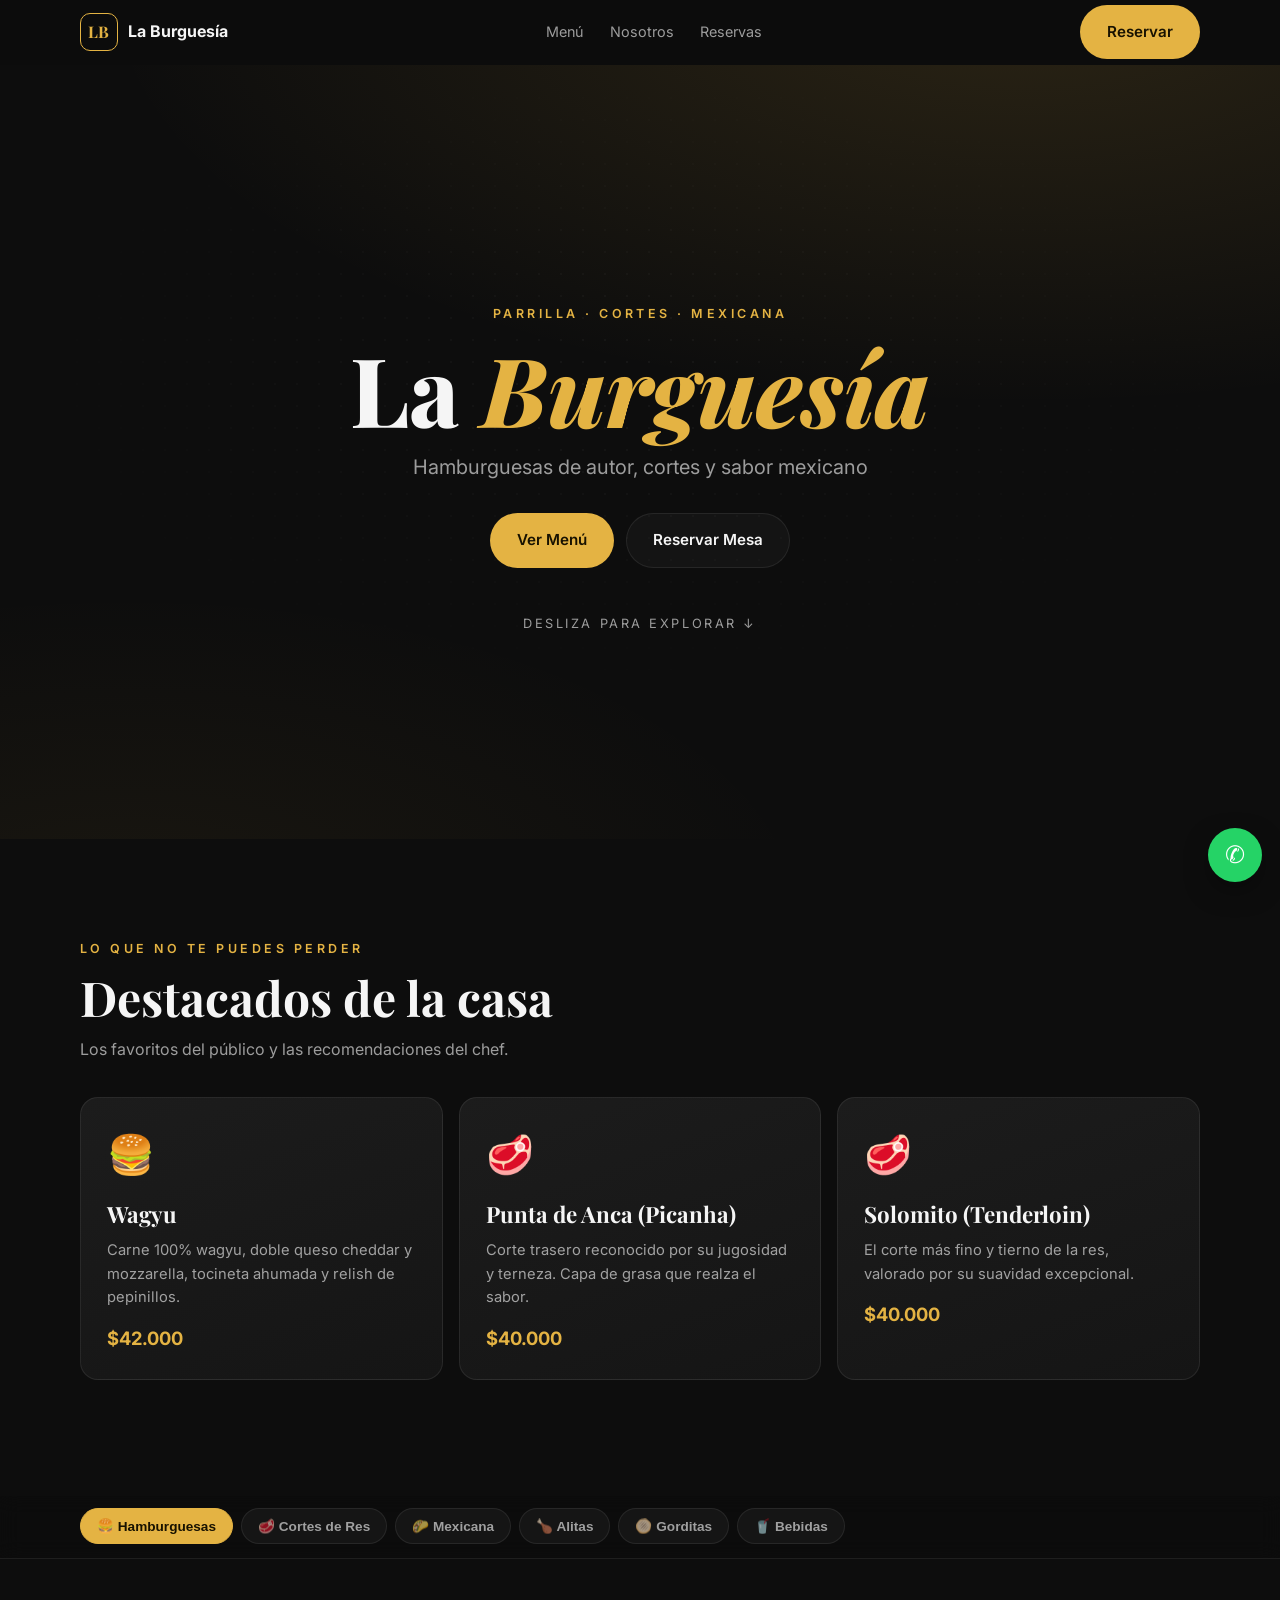
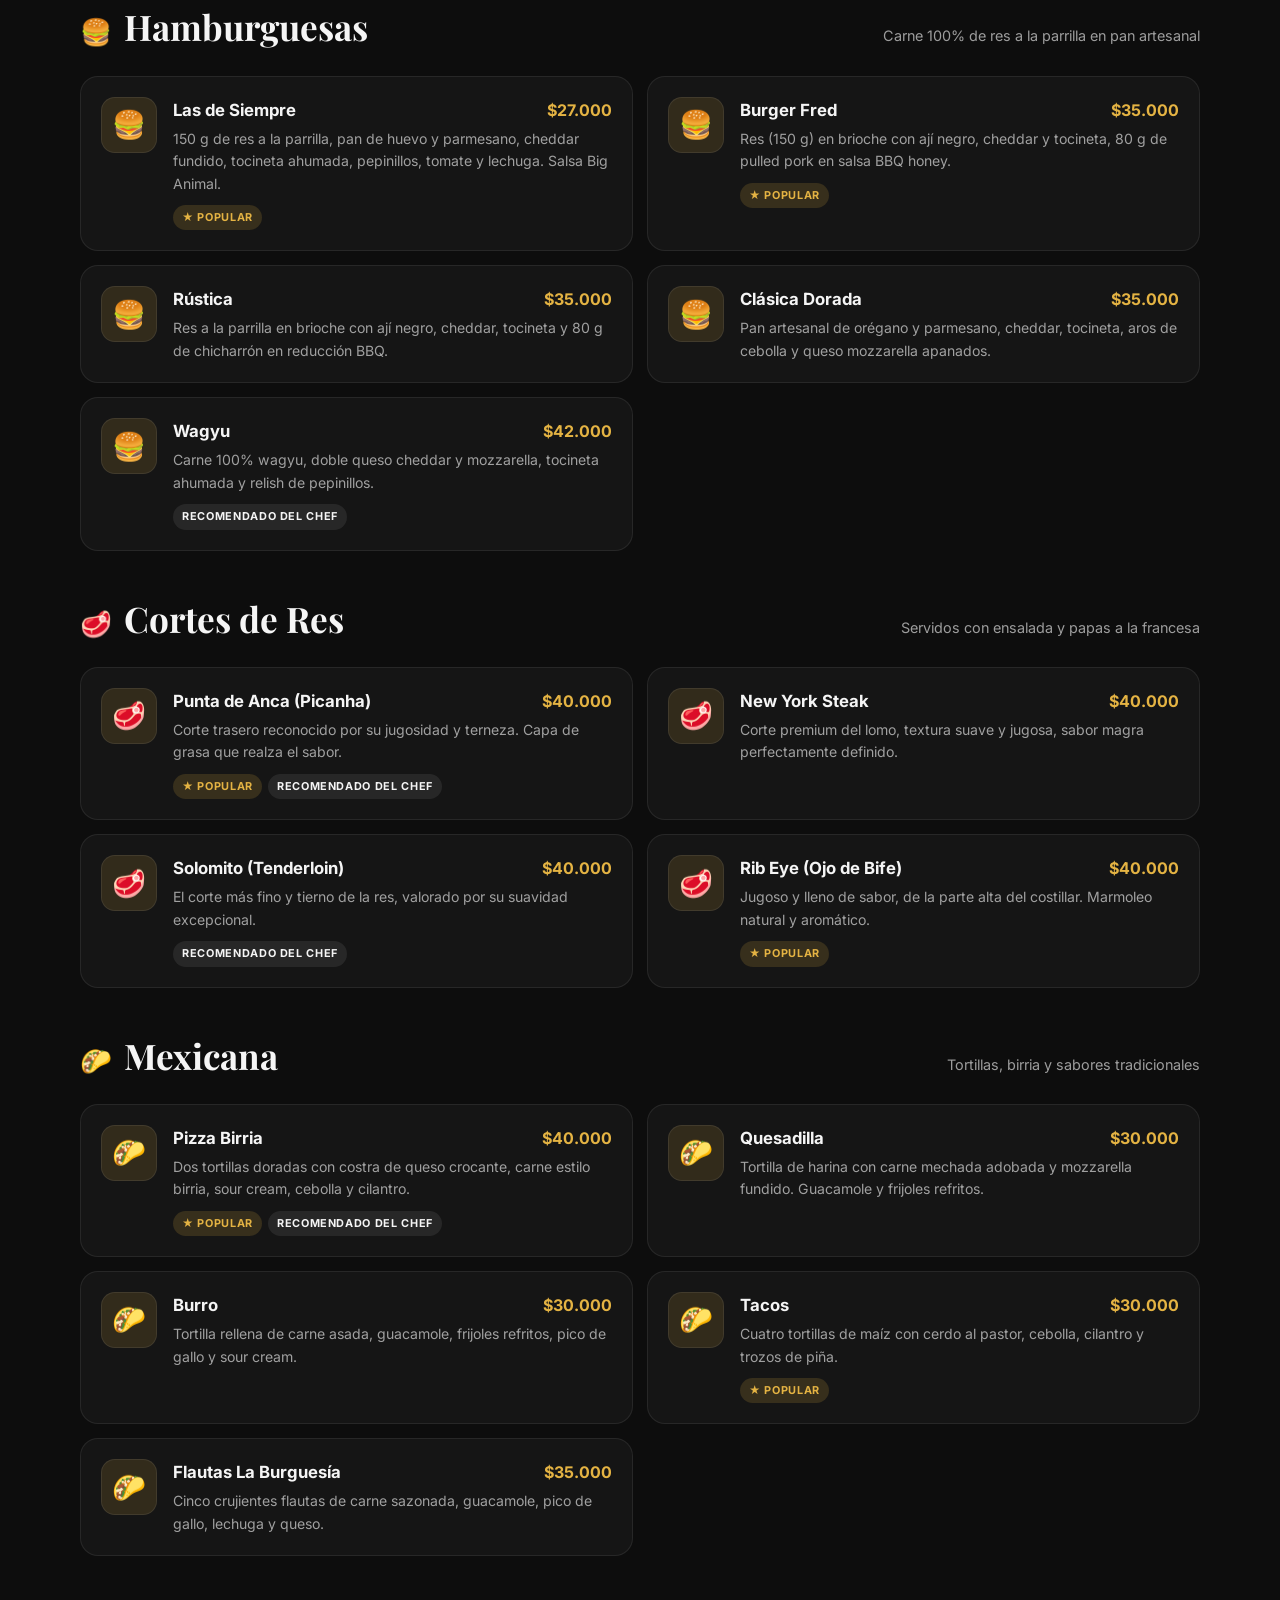
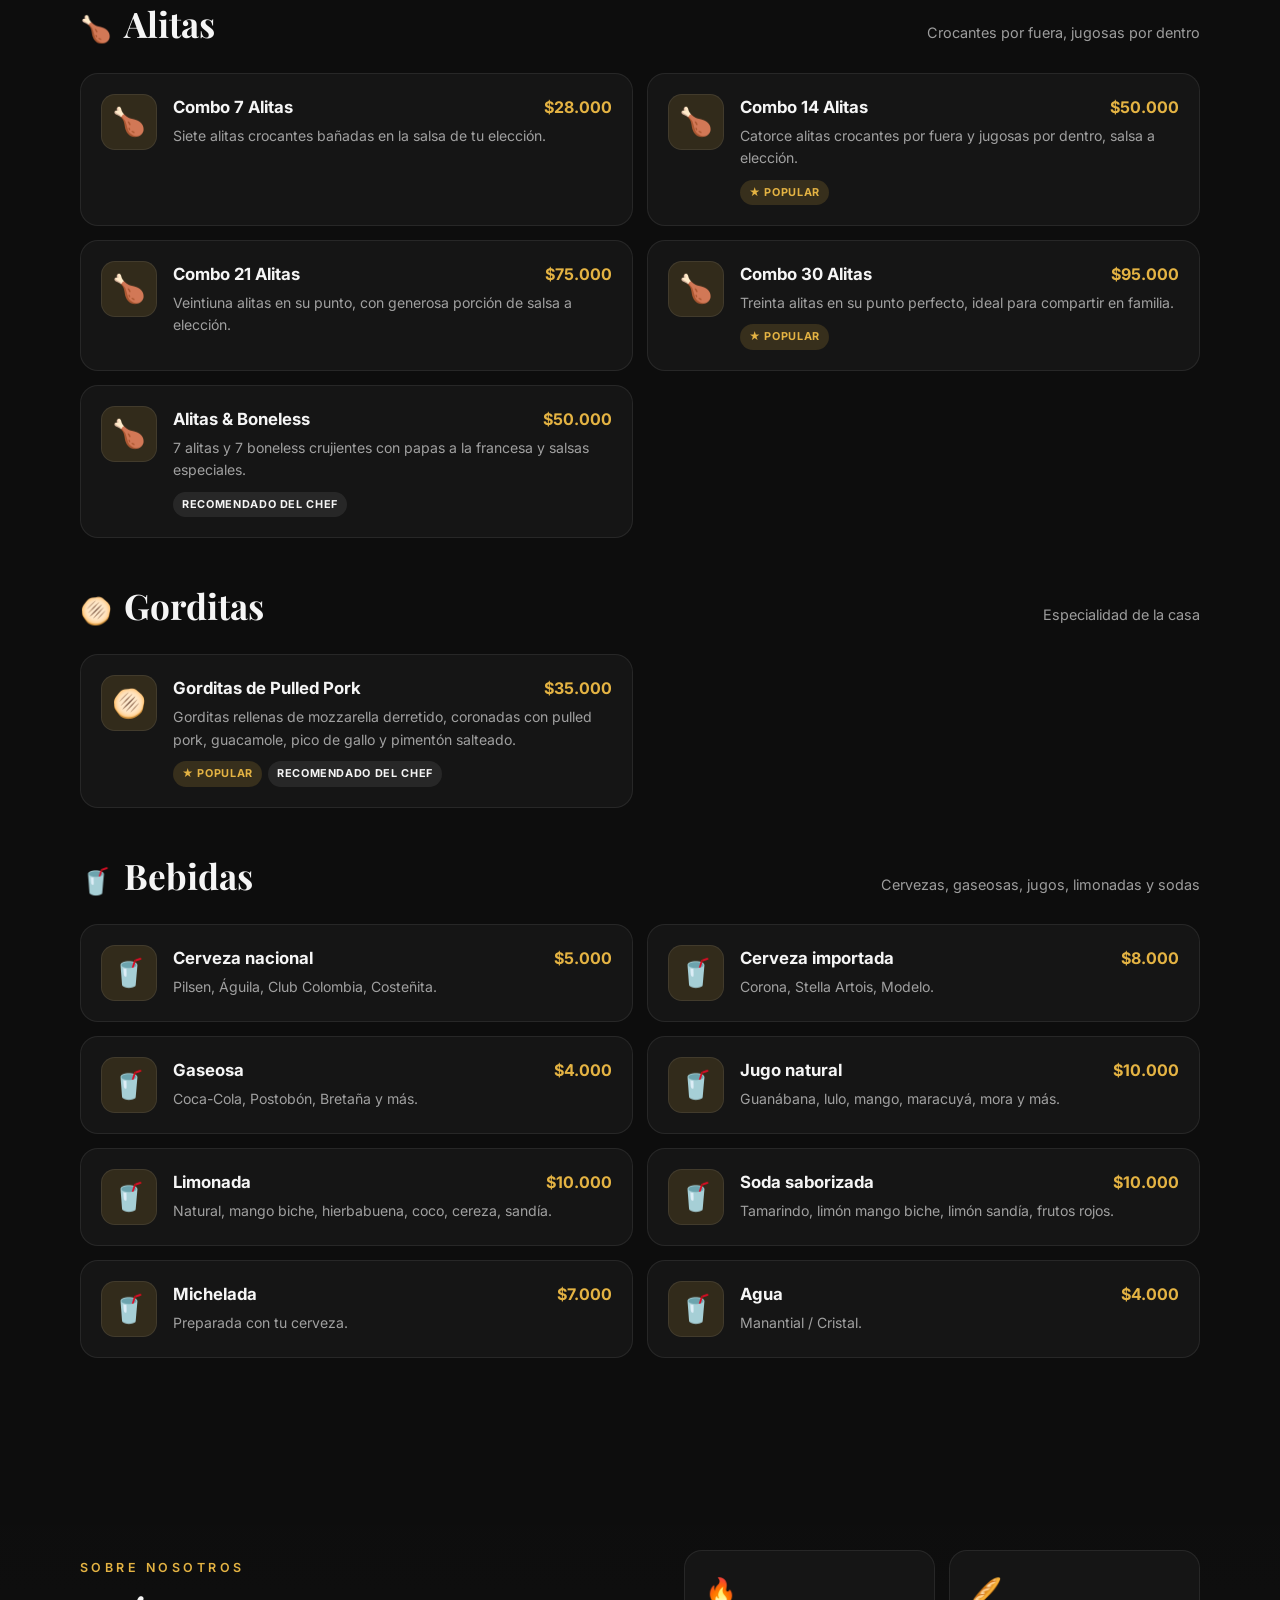
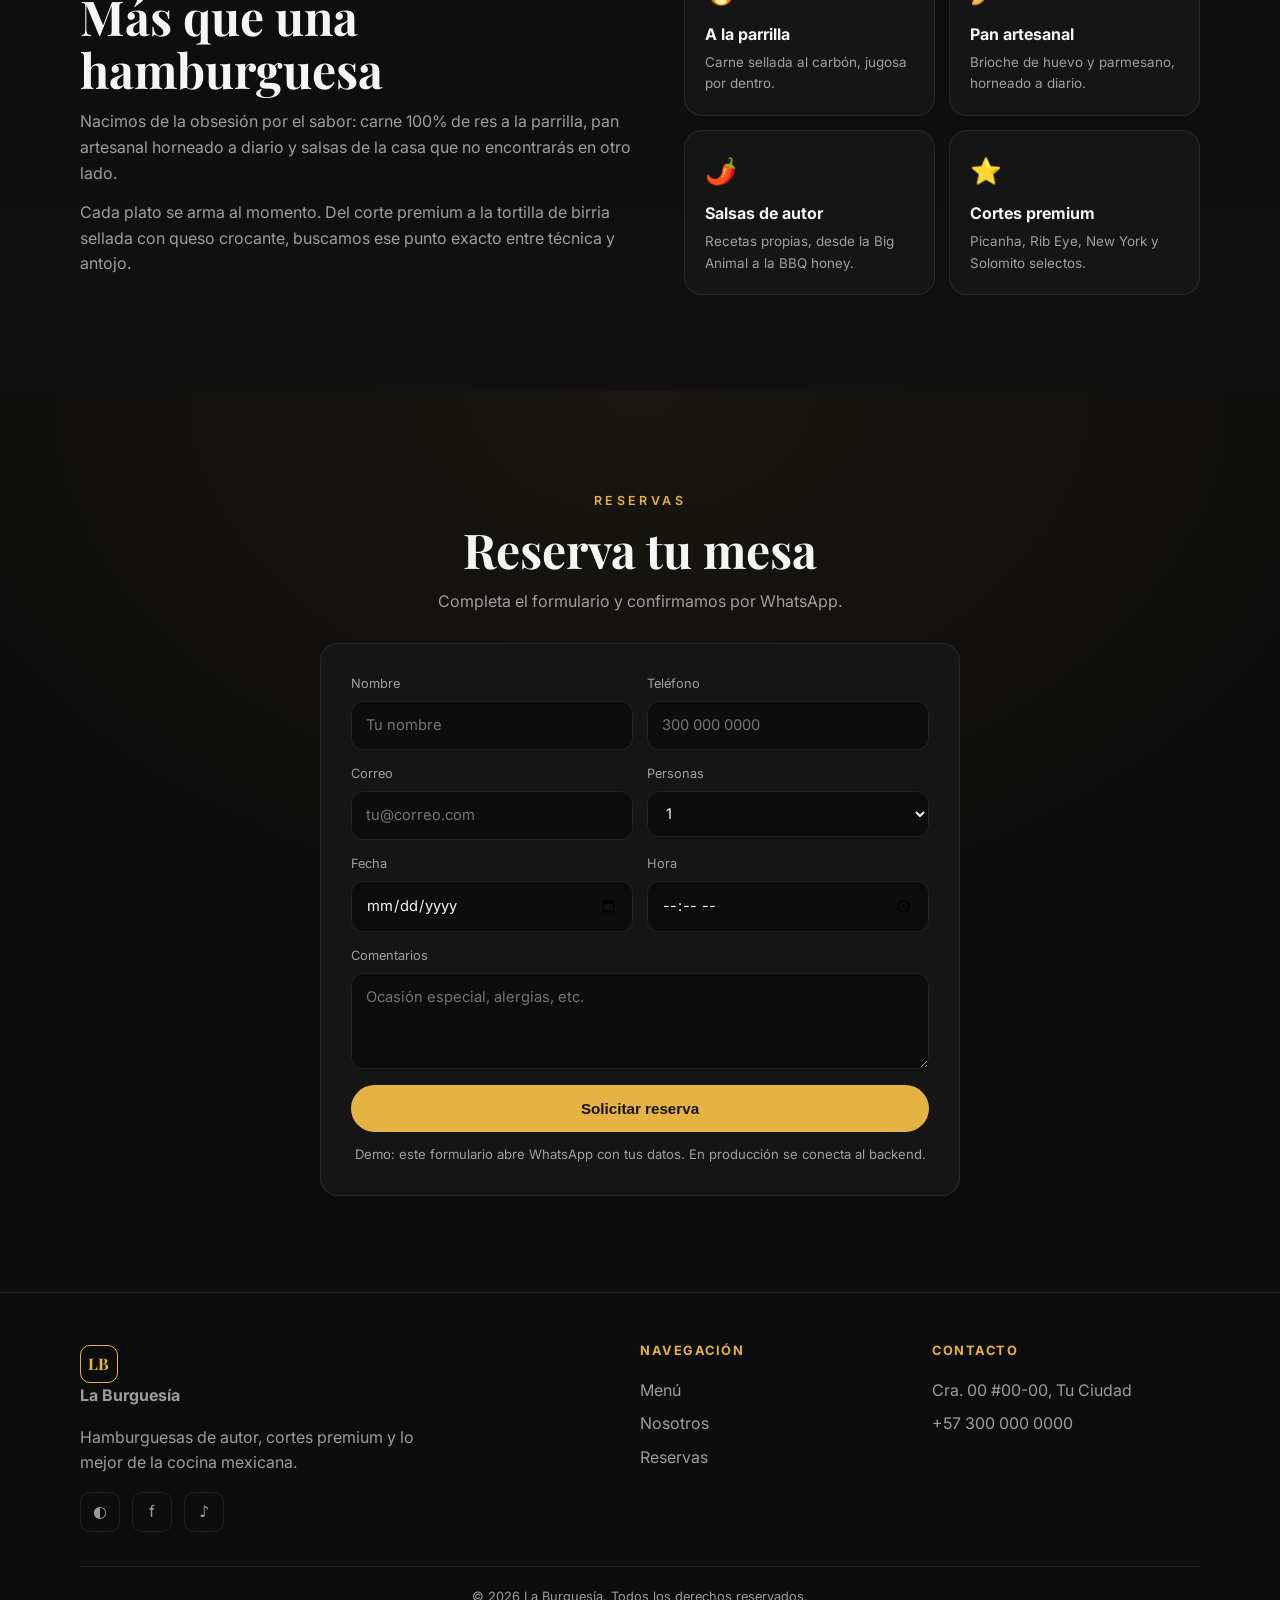
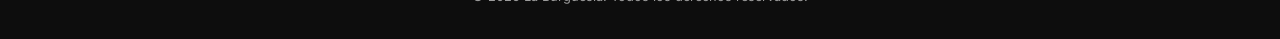
==== site/index.html @ cae407f1 "Simplificar a menú estático (sin Supabase) - Menú 100% basado en restaurant.js (editar archivo y red" ====
<!DOCTYPE html>
<html lang="es">
<head>
  <meta charset="UTF-8" />
  <meta name="viewport" content="width=device-width, initial-scale=1, viewport-fit=cover" />
  <meta name="theme-color" content="#0d0d0d" />
  <title>La Burguesía — Menú</title>
  <meta name="description" content="Menú digital de La Burguesía: hamburguesas de autor, cortes premium de res, sabor mexicano, alitas y bebidas." />

  <!-- Open Graph -->
  <meta property="og:type" content="restaurant.menu" />
  <meta property="og:title" content="La Burguesía — Menú" />
  <meta property="og:description" content="Hamburguesas de autor, cortes y sabor mexicano." />
  <meta property="og:locale" content="es_CO" />

  <!-- Structured data -->
  <script type="application/ld+json">
  { "@context": "https://schema.org", "@type": "Restaurant", "name": "La Burguesía",
    "servesCuisine": ["Hamburguesas", "Parrilla", "Mexicana"], "priceRange": "$$",
    "acceptsReservations": "True" }
  </script>

  <link rel="preconnect" href="https://fonts.googleapis.com" />
  <link rel="preconnect" href="https://fonts.gstatic.com" crossorigin />
  <link href="https://fonts.googleapis.com/css2?family=Inter:wght@400;500;600;700;800&family=Playfair+Display:ital,wght@0,600;0,700;0,800;1,700&display=swap" rel="stylesheet" />
  <link rel="stylesheet" href="css/styles.css" />
</head>
<body>

  <!-- NAV -->
  <header class="nav">
    <div class="container nav-inner">
      <a class="brand-logo" href="#top">
        <span class="monogram" data-monogram>LB</span>
        <span data-brand-name>La Burguesía</span>
      </a>
      <nav class="nav-links">
        <a href="#menu">Menú</a>
        <a href="#about">Nosotros</a>
        <a href="#reservar">Reservas</a>
      </nav>
      <a class="btn btn-primary nav-cta" href="#reservar">Reservar</a>
    </div>
  </header>

  <!-- HERO -->
  <section class="hero" id="top">
    <div class="container hero-content">
      <span class="eyebrow">Parrilla · Cortes · Mexicana</span>
      <h1 data-hero-title>La Burguesía</h1>
      <p data-hero-slogan>Hamburguesas de autor, cortes y sabor mexicano</p>
      <div class="hero-actions">
        <a class="btn btn-primary" href="#menu">Ver Menú</a>
        <a class="btn btn-ghost" href="#reservar">Reservar Mesa</a>
      </div>
      <div class="hero-scroll">Desliza para explorar ↓</div>
    </div>
  </section>

  <!-- DESTACADOS -->
  <section class="container" id="destacados">
    <span class="eyebrow">Lo que no te puedes perder</span>
    <h2 class="section-title">Destacados de la casa</h2>
    <p class="section-sub">Los favoritos del público y las recomendaciones del chef.</p>
    <div class="featured-grid" data-featured></div>
  </section>

  <!-- MENÚ -->
  <section id="menu" style="padding-top: 20px;">
    <div class="cat-bar">
      <div class="container cat-bar-scroll" data-cat-bar></div>
    </div>
    <div class="container" data-menu></div>
  </section>

  <!-- SOBRE NOSOTROS -->
  <section class="about" id="about">
    <div class="container about-grid">
      <div>
        <span class="eyebrow">Sobre nosotros</span>
        <h2 class="section-title" data-about-title>Más que una hamburguesa</h2>
        <div data-about-body></div>
      </div>
      <div class="diffs" data-diffs></div>
    </div>
  </section>

  <!-- RESERVAS -->
  <section class="reservar" id="reservar">
    <div class="container">
      <div style="text-align:center; margin-bottom:28px">
        <span class="eyebrow">Reservas</span>
        <h2 class="section-title">Reserva tu mesa</h2>
        <p class="section-sub" style="margin-inline:auto">Completa el formulario y confirmamos por WhatsApp.</p>
      </div>
      <form class="form-card" data-reserva>
        <div class="form-grid">
          <div class="field"><label>Nombre</label><input name="nombre" required placeholder="Tu nombre" /></div>
          <div class="field"><label>Teléfono</label><input name="telefono" required placeholder="300 000 0000" /></div>
          <div class="field"><label>Correo</label><input name="correo" type="email" placeholder="tu@correo.com" /></div>
          <div class="field"><label>Personas</label>
            <select name="personas"><option>1</option><option>2</option><option>3</option><option>4</option><option>5</option><option>6+</option></select>
          </div>
          <div class="field"><label>Fecha</label><input name="fecha" type="date" required /></div>
          <div class="field"><label>Hora</label><input name="hora" type="time" required /></div>
          <div class="field full"><label>Comentarios</label><textarea name="comentarios" rows="3" placeholder="Ocasión especial, alergias, etc."></textarea></div>
        </div>
        <div class="field full" style="margin-top:16px"><button class="btn btn-primary" type="submit" style="width:100%; justify-content:center">Solicitar reserva</button></div>
        <div class="form-ok" data-form-ok>✓ ¡Listo! Abrimos WhatsApp para confirmar tu reserva.</div>
        <p class="form-note">Demo: este formulario abre WhatsApp con tus datos. En producción se conecta al backend.</p>
      </form>
    </div>
  </section>

  <!-- FOOTER -->
  <footer>
    <div class="container foot-grid">
      <div>
        <a class="brand-logo" href="#top"><span class="monogram" data-monogram>LB</span><span data-brand-name>La Burguesía</span></a>
        <p style="color:var(--muted); margin-top:12px; max-width:34ch">Hamburguesas de autor, cortes premium y lo mejor de la cocina mexicana.</p>
        <div class="socials" style="margin-top:16px">
          <a data-ig href="#" aria-label="Instagram">◐</a>
          <a data-fb href="#" aria-label="Facebook">f</a>
          <a data-tk href="#" aria-label="TikTok">♪</a>
        </div>
      </div>
      <div>
        <h5>Navegación</h5>
        <a href="#menu">Menú</a><a href="#about">Nosotros</a><a href="#reservar">Reservas</a>
      </div>
      <div>
        <h5>Contacto</h5>
        <a data-foot-address>Dirección</a>
        <a data-foot-phone data-wa-link>Teléfono</a>
      </div>
    </div>
    <div class="container copyright">© <span data-year>2026</span> <span data-brand-name>La Burguesía</span>. Todos los derechos reservados.</div>
  </footer>

  <a class="wa-float" data-wa href="#" aria-label="WhatsApp" target="_blank">✆</a>

  <script src="data/restaurant.js"></script>
  <script src="js/app.js"></script>
</body>
</html>
---- site/css/styles.css ----
/* =============================================================================
 *  La Burguesía — estilos del menú digital premium
 *  Mobile-first. Variables de marca inyectadas desde la config (ver app.js).
 * ========================================================================== */

:root {
  --acento: #e4b343;
  --fondo: #0d0d0d;
  --texto: #f5f5f5;

  --panel: #151515;
  --panel-2: #1c1c1c;
  --linea: rgba(255, 255, 255, 0.08);
  --muted: rgba(245, 245, 245, 0.62);
  --acento-soft: rgba(228, 179, 67, 0.14);
  --sombra: 0 18px 40px -18px rgba(0, 0, 0, 0.8);
  --radio: 18px;
  --max: 1120px;
  --font: "Inter", system-ui, -apple-system, "Segoe UI", Roboto, sans-serif;
  --serif: "Playfair Display", Georgia, "Times New Roman", serif;
}

* { box-sizing: border-box; margin: 0; padding: 0; }

html { scroll-behavior: smooth; }

body {
  font-family: var(--font);
  background: var(--fondo);
  color: var(--texto);
  line-height: 1.6;
  -webkit-font-smoothing: antialiased;
  overflow-x: hidden;
}

img { max-width: 100%; display: block; }
a { color: inherit; text-decoration: none; }

.container { width: min(100% - 40px, var(--max)); margin-inline: auto; }

section { padding: 72px 0; }

.eyebrow {
  font-size: 0.78rem;
  letter-spacing: 0.28em;
  text-transform: uppercase;
  color: var(--acento);
  font-weight: 600;
}

.section-title {
  font-family: var(--serif);
  font-size: clamp(1.9rem, 5vw, 3rem);
  line-height: 1.1;
  margin: 10px 0 14px;
  font-weight: 700;
}

.section-sub { color: var(--muted); max-width: 52ch; }

/* --- Reveal on scroll ----------------------------------------------------- */
.reveal { opacity: 0; transform: translateY(28px); transition: opacity .7s ease, transform .7s ease; }
.reveal.in { opacity: 1; transform: none; }
@media (prefers-reduced-motion: reduce) {
  .reveal { opacity: 1; transform: none; transition: none; }
  html { scroll-behavior: auto; }
}

/* --- Botones -------------------------------------------------------------- */
.btn {
  display: inline-flex; align-items: center; gap: 8px;
  padding: 14px 26px; border-radius: 999px; font-weight: 600;
  font-size: 0.95rem; cursor: pointer; border: 1px solid transparent;
  transition: transform .2s ease, box-shadow .2s ease, background .2s ease;
}
.btn:active { transform: scale(.97); }
.btn-primary { background: var(--acento); color: #181200; }
.btn-primary:hover { box-shadow: 0 10px 30px -8px var(--acento); transform: translateY(-2px); }
.btn-ghost { border-color: var(--linea); color: var(--texto); background: rgba(255,255,255,.03); }
.btn-ghost:hover { border-color: var(--acento); color: var(--acento); }

/* --- Header / nav --------------------------------------------------------- */
.nav {
  position: sticky; top: 0; z-index: 50;
  backdrop-filter: blur(12px);
  background: rgba(13, 13, 13, 0.72);
  border-bottom: 1px solid transparent;
  transition: border-color .3s ease, background .3s ease;
}
.nav.scrolled { border-bottom-color: var(--linea); background: rgba(13,13,13,.9); }
.nav-inner { display: flex; align-items: center; justify-content: space-between; height: 64px; }
.brand-logo { display: flex; align-items: center; gap: 10px; font-weight: 700; }
.monogram {
  width: 38px; height: 38px; display: grid; place-items: center;
  border: 1.5px solid var(--acento); color: var(--acento);
  border-radius: 10px; font-family: var(--serif); font-size: 1rem; letter-spacing: .02em;
}
.nav-links { display: none; gap: 26px; font-size: 0.9rem; }
.nav-links a { color: var(--muted); transition: color .2s; }
.nav-links a:hover { color: var(--texto); }
.nav-cta { display: none; }

/* --- Hero ----------------------------------------------------------------- */
.hero {
  position: relative; min-height: 86vh; display: grid; align-items: center;
  padding: 90px 0 60px;
  background:
    radial-gradient(120% 90% at 80% -10%, var(--acento-soft), transparent 60%),
    radial-gradient(90% 70% at 10% 110%, rgba(228,179,67,.06), transparent 60%),
    var(--fondo);
  text-align: center; overflow: hidden;
}
.hero::after {
  content: ""; position: absolute; inset: 0; pointer-events: none;
  background-image: radial-gradient(rgba(255,255,255,.04) 1px, transparent 1px);
  background-size: 22px 22px; mask-image: radial-gradient(70% 60% at 50% 40%, #000, transparent 75%);
}
.hero-content { position: relative; z-index: 2; }
.hero h1 {
  font-family: var(--serif); font-weight: 800;
  font-size: clamp(2.8rem, 11vw, 6rem); line-height: .98; margin: 16px 0;
}
.hero h1 .gold { color: var(--acento); font-style: italic; }
.hero p { color: var(--muted); font-size: clamp(1rem, 3.6vw, 1.25rem); max-width: 40ch; margin: 0 auto 30px; }
.hero-actions { display: flex; gap: 12px; justify-content: center; flex-wrap: wrap; }
.hero-scroll { margin-top: 46px; color: var(--muted); font-size: .8rem; letter-spacing: .2em; text-transform: uppercase; }

/* --- Destacados ----------------------------------------------------------- */
.featured-grid { display: grid; gap: 16px; grid-template-columns: 1fr; margin-top: 34px; }
.featured-card {
  position: relative; padding: 26px; border-radius: var(--radio);
  background: linear-gradient(160deg, var(--panel-2), var(--panel));
  border: 1px solid var(--linea); overflow: hidden;
  transition: transform .3s ease, border-color .3s ease;
}
.featured-card:hover { transform: translateY(-4px); border-color: rgba(228,179,67,.4); }
.featured-card .big-emoji { font-size: 2.4rem; }
.featured-card h3 { font-family: var(--serif); font-size: 1.4rem; margin: 12px 0 6px; }
.featured-card p { color: var(--muted); font-size: .92rem; }
.featured-card .price { color: var(--acento); font-weight: 700; font-size: 1.15rem; margin-top: 14px; }

/* --- Menú: barra de categorías sticky ------------------------------------- */
.cat-bar {
  position: sticky; top: 64px; z-index: 40; padding: 12px 0;
  background: rgba(13,13,13,.92); backdrop-filter: blur(10px);
  border-bottom: 1px solid var(--linea);
}
.cat-bar-scroll { display: flex; gap: 8px; overflow-x: auto; scrollbar-width: none; padding-bottom: 2px; }
.cat-bar-scroll::-webkit-scrollbar { display: none; }
.cat-chip {
  flex: 0 0 auto; padding: 9px 16px; border-radius: 999px; font-size: .85rem; font-weight: 600;
  border: 1px solid var(--linea); color: var(--muted); background: var(--panel);
  cursor: pointer; white-space: nowrap; transition: all .2s ease;
}
.cat-chip:hover { color: var(--texto); }
.cat-chip.active { background: var(--acento); color: #181200; border-color: var(--acento); }

/* --- Menú: categorías y tarjetas ------------------------------------------ */
.cat-block { padding-top: 40px; scroll-margin-top: 130px; }
.cat-head { display: flex; align-items: baseline; gap: 12px; margin-bottom: 20px; }
.cat-head h2 { font-family: var(--serif); font-size: clamp(1.6rem, 5vw, 2.2rem); }
.cat-head .cat-icon { font-size: 1.6rem; }
.cat-head .cat-desc { color: var(--muted); font-size: .9rem; margin-left: auto; display: none; }

.menu-grid { display: grid; gap: 14px; grid-template-columns: 1fr; }
.dish {
  display: flex; gap: 16px; align-items: flex-start; padding: 20px;
  border: 1px solid var(--linea); border-radius: var(--radio);
  background: var(--panel); transition: transform .25s ease, border-color .25s ease, box-shadow .25s ease;
}
.dish:hover { transform: translateY(-3px); border-color: rgba(228,179,67,.35); box-shadow: var(--sombra); }
.dish-emoji {
  flex: 0 0 56px; width: 56px; height: 56px; border-radius: 14px; display: grid; place-items: center;
  font-size: 1.7rem; background: var(--acento-soft); border: 1px solid var(--linea);
}
.dish-body { flex: 1; min-width: 0; }
.dish-top { display: flex; justify-content: space-between; gap: 12px; align-items: baseline; }
.dish-name { font-weight: 700; font-size: 1.05rem; }
.dish-price { color: var(--acento); font-weight: 700; white-space: nowrap; }
.dish-desc { color: var(--muted); font-size: .88rem; margin-top: 4px; }
.tags { display: flex; gap: 6px; margin-top: 10px; flex-wrap: wrap; }
.tag {
  font-size: .68rem; letter-spacing: .06em; text-transform: uppercase; font-weight: 700;
  padding: 4px 9px; border-radius: 999px;
}
.tag.popular { background: rgba(228,179,67,.16); color: var(--acento); }
.tag.chef { background: rgba(255,255,255,.08); color: var(--texto); }

/* --- Sobre nosotros ------------------------------------------------------- */
.about { background: linear-gradient(180deg, transparent, rgba(255,255,255,.015)); }
.about-grid { display: grid; gap: 36px; grid-template-columns: 1fr; align-items: center; }
.about p { color: var(--muted); margin-bottom: 14px; }
.diffs { display: grid; gap: 14px; grid-template-columns: 1fr 1fr; }
.diff { padding: 20px; border: 1px solid var(--linea); border-radius: var(--radio); background: var(--panel); }
.diff .ico { font-size: 1.6rem; }
.diff h4 { margin: 10px 0 4px; font-size: 1rem; }
.diff p { font-size: .84rem; margin: 0; }

/* --- Galería -------------------------------------------------------------- */
.gallery { columns: 2; column-gap: 14px; }
.gallery .tile {
  break-inside: avoid; margin-bottom: 14px; border-radius: var(--radio); overflow: hidden;
  border: 1px solid var(--linea); display: grid; place-items: center; color: var(--muted);
  background: linear-gradient(160deg, var(--panel-2), var(--panel)); font-size: 3rem;
  transition: transform .3s ease;
}
.gallery .tile:hover { transform: scale(1.02); }
.gallery .t1 { height: 200px; } .gallery .t2 { height: 150px; }
.gallery .t3 { height: 170px; } .gallery .t4 { height: 220px; }

/* --- Testimonios ---------------------------------------------------------- */
.testi-grid { display: grid; gap: 16px; grid-template-columns: 1fr; }
.testi { padding: 24px; border: 1px solid var(--linea); border-radius: var(--radio); background: var(--panel); }
.stars { color: var(--acento); letter-spacing: 2px; }
.testi p { margin: 12px 0; font-size: .98rem; }
.testi .who { display: flex; align-items: center; gap: 10px; color: var(--muted); font-size: .88rem; }
.avatar { width: 36px; height: 36px; border-radius: 50%; display: grid; place-items: center;
  background: var(--acento-soft); color: var(--acento); font-weight: 700; }

/* --- Reservas ------------------------------------------------------------- */
.reservar { background: radial-gradient(100% 100% at 50% 0, rgba(228,179,67,.06), transparent 60%); }
.form-card {
  max-width: 640px; margin-inline: auto; padding: 30px; border-radius: var(--radio);
  background: var(--panel); border: 1px solid var(--linea);
}
.form-grid { display: grid; gap: 14px; grid-template-columns: 1fr 1fr; }
.field { display: flex; flex-direction: column; gap: 6px; }
.field.full { grid-column: 1 / -1; }
.field label { font-size: .8rem; color: var(--muted); }
.field input, .field textarea, .field select {
  background: var(--fondo); border: 1px solid var(--linea); border-radius: 12px;
  color: var(--texto); padding: 12px 14px; font: inherit; font-size: .92rem;
  transition: border-color .2s;
}
.field input:focus, .field textarea:focus, .field select:focus { outline: none; border-color: var(--acento); }
.form-note { text-align: center; color: var(--muted); font-size: .82rem; margin-top: 12px; }
.form-ok { text-align: center; color: var(--acento); font-weight: 600; padding: 10px; display: none; }

/* --- Ubicación ------------------------------------------------------------ */
.loc-grid { display: grid; gap: 26px; grid-template-columns: 1fr; }
.loc-list li { list-style: none; padding: 14px 0; border-bottom: 1px solid var(--linea); display: flex; gap: 12px; }
.loc-list .k { color: var(--acento); min-width: 92px; font-weight: 600; font-size: .9rem; }
.map-wrap { border-radius: var(--radio); overflow: hidden; border: 1px solid var(--linea); min-height: 260px; }
.map-wrap iframe { width: 100%; height: 100%; min-height: 260px; border: 0; filter: grayscale(.3) invert(.92) hue-rotate(180deg); }

/* --- Footer --------------------------------------------------------------- */
footer { border-top: 1px solid var(--linea); padding: 48px 0 32px; }
.foot-grid { display: grid; gap: 24px; grid-template-columns: 1fr; }
.foot-grid h5 { font-size: .8rem; letter-spacing: .12em; text-transform: uppercase; color: var(--acento); margin-bottom: 12px; }
.foot-grid a { color: var(--muted); display: block; padding: 4px 0; }
.foot-grid a:hover { color: var(--texto); }
.socials { display: flex; gap: 12px; }
.socials a { width: 40px; height: 40px; display: grid; place-items: center; border: 1px solid var(--linea); border-radius: 10px; }
.socials a:hover { border-color: var(--acento); color: var(--acento); }
.copyright { text-align: center; color: var(--muted); font-size: .8rem; margin-top: 34px; padding-top: 20px; border-top: 1px solid var(--linea); }

/* --- WhatsApp flotante ---------------------------------------------------- */
.wa-float {
  position: fixed; right: 18px; bottom: 18px; z-index: 60;
  width: 54px; height: 54px; border-radius: 50%; background: #25d366; color: #fff;
  display: grid; place-items: center; font-size: 1.5rem; box-shadow: 0 10px 30px -8px rgba(0,0,0,.6);
  transition: transform .2s;
}
.wa-float:hover { transform: scale(1.08); }

/* =============================================================================
 *  RESPONSIVE
 * ========================================================================== */
@media (min-width: 680px) {
  .featured-grid { grid-template-columns: repeat(3, 1fr); }
  .menu-grid { grid-template-columns: 1fr 1fr; }
  .testi-grid { grid-template-columns: repeat(3, 1fr); }
  .gallery { columns: 3; }
  .cat-head .cat-desc { display: block; }
  .loc-grid { grid-template-columns: 1fr 1fr; }
  .foot-grid { grid-template-columns: 2fr 1fr 1fr; }
}
@media (min-width: 920px) {
  .nav-links { display: flex; }
  .nav-cta { display: inline-flex; }
  .about-grid { grid-template-columns: 1.1fr 1fr; }
  section { padding: 96px 0; }
}
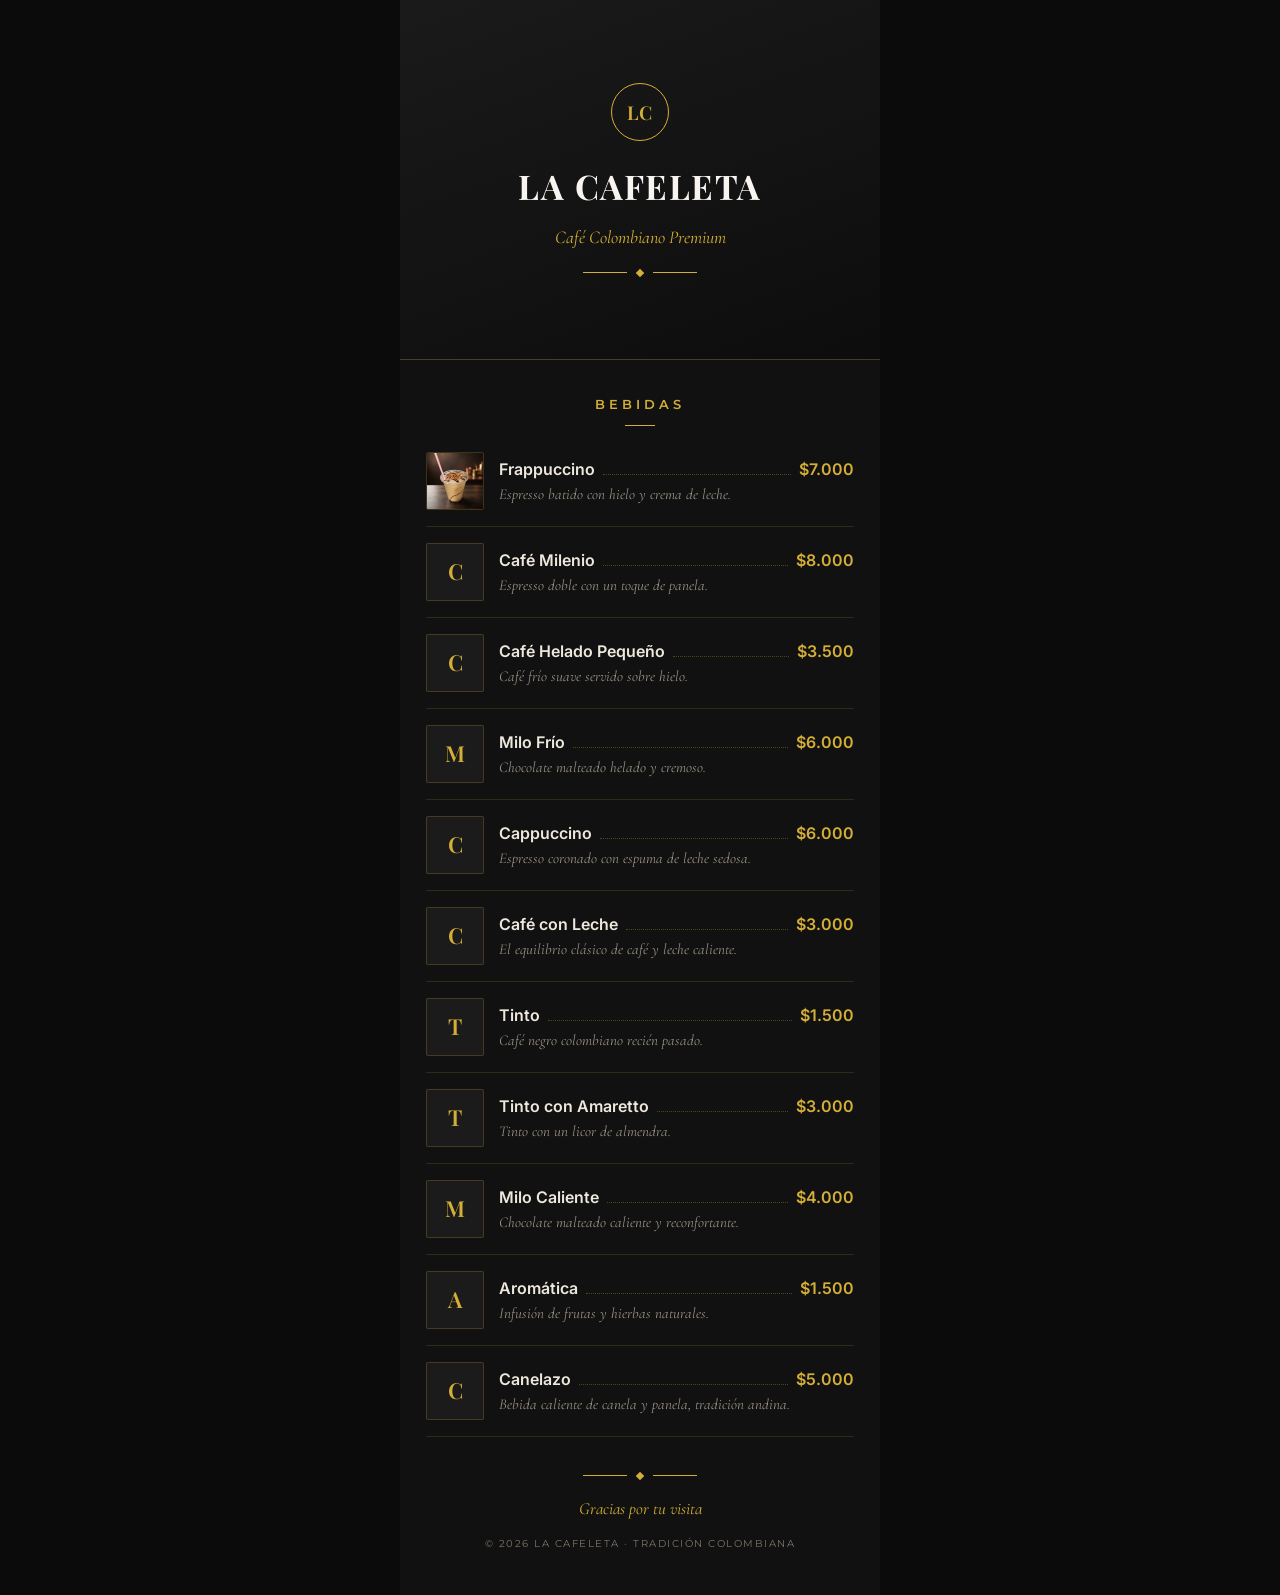
==== commit e0a1455a: "La Cafeleta: rediseno del menu QR + despliegue en Vercel Convierte la plantilla (antes "La Burguesia" ====
--- a/site/index.html
+++ b/site/index.html
@@ -3,141 +3,60 @@
 <head>
   <meta charset="UTF-8" />
   <meta name="viewport" content="width=device-width, initial-scale=1, viewport-fit=cover" />
-  <meta name="theme-color" content="#0d0d0d" />
-  <title>La Burguesía — Menú</title>
-  <meta name="description" content="Menú digital de La Burguesía: hamburguesas de autor, cortes premium de res, sabor mexicano, alitas y bebidas." />
+  <meta name="theme-color" content="#111111" />
+  <title>La Cafeleta — Menú</title>
+  <meta name="description" content="Carta de bebidas de La Cafeleta — café colombiano premium. Escanea, lee y disfruta." />
 
   <!-- Open Graph -->
   <meta property="og:type" content="restaurant.menu" />
-  <meta property="og:title" content="La Burguesía — Menú" />
-  <meta property="og:description" content="Hamburguesas de autor, cortes y sabor mexicano." />
+  <meta property="og:title" content="La Cafeleta — Menú" />
+  <meta property="og:description" content="Café Colombiano Premium." />
   <meta property="og:locale" content="es_CO" />
 
   <!-- Structured data -->
   <script type="application/ld+json">
-  { "@context": "https://schema.org", "@type": "Restaurant", "name": "La Burguesía",
-    "servesCuisine": ["Hamburguesas", "Parrilla", "Mexicana"], "priceRange": "$$",
-    "acceptsReservations": "True" }
+  { "@context": "https://schema.org", "@type": "CafeOrCoffeeShop", "name": "La Cafeleta",
+    "servesCuisine": ["Café", "Bebidas"], "priceRange": "$" }
   </script>
 
   <link rel="preconnect" href="https://fonts.googleapis.com" />
   <link rel="preconnect" href="https://fonts.gstatic.com" crossorigin />
-  <link href="https://fonts.googleapis.com/css2?family=Inter:wght@400;500;600;700;800&family=Playfair+Display:ital,wght@0,600;0,700;0,800;1,700&display=swap" rel="stylesheet" />
+  <link href="https://fonts.googleapis.com/css2?family=Cormorant+Garamond:ital,wght@0,500;1,500;1,600&family=Playfair+Display:wght@500;600;700&family=Montserrat:wght@500;600;700&family=Inter:wght@400;500;600&display=swap" rel="stylesheet" />
   <link rel="stylesheet" href="css/styles.css" />
 </head>
-<body>
+<body class="menu-page">
 
-  <!-- NAV -->
-  <header class="nav">
-    <div class="container nav-inner">
-      <a class="brand-logo" href="#top">
-        <span class="monogram" data-monogram>LB</span>
-        <span data-brand-name>La Burguesía</span>
-      </a>
-      <nav class="nav-links">
-        <a href="#menu">Menú</a>
-        <a href="#about">Nosotros</a>
-        <a href="#reservar">Reservas</a>
-      </nav>
-      <a class="btn btn-primary nav-cta" href="#reservar">Reservar</a>
-    </div>
-  </header>
+  <main class="shell">
 
-  <!-- HERO -->
-  <section class="hero" id="top">
-    <div class="container hero-content">
-      <span class="eyebrow">Parrilla · Cortes · Mexicana</span>
-      <h1 data-hero-title>La Burguesía</h1>
-      <p data-hero-slogan>Hamburguesas de autor, cortes y sabor mexicano</p>
-      <div class="hero-actions">
-        <a class="btn btn-primary" href="#menu">Ver Menú</a>
-        <a class="btn btn-ghost" href="#reservar">Reservar Mesa</a>
-      </div>
-      <div class="hero-scroll">Desliza para explorar ↓</div>
-    </div>
-  </section>
-
-  <!-- DESTACADOS -->
-  <section class="container" id="destacados">
-    <span class="eyebrow">Lo que no te puedes perder</span>
-    <h2 class="section-title">Destacados de la casa</h2>
-    <p class="section-sub">Los favoritos del público y las recomendaciones del chef.</p>
-    <div class="featured-grid" data-featured></div>
-  </section>
-
-  <!-- MENÚ -->
-  <section id="menu" style="padding-top: 20px;">
-    <div class="cat-bar">
-      <div class="container cat-bar-scroll" data-cat-bar></div>
-    </div>
-    <div class="container" data-menu></div>
-  </section>
-
-  <!-- SOBRE NOSOTROS -->
-  <section class="about" id="about">
-    <div class="container about-grid">
-      <div>
-        <span class="eyebrow">Sobre nosotros</span>
-        <h2 class="section-title" data-about-title>Más que una hamburguesa</h2>
-        <div data-about-body></div>
-      </div>
-      <div class="diffs" data-diffs></div>
-    </div>
-  </section>
-
-  <!-- RESERVAS -->
-  <section class="reservar" id="reservar">
-    <div class="container">
-      <div style="text-align:center; margin-bottom:28px">
-        <span class="eyebrow">Reservas</span>
-        <h2 class="section-title">Reserva tu mesa</h2>
-        <p class="section-sub" style="margin-inline:auto">Completa el formulario y confirmamos por WhatsApp.</p>
-      </div>
-      <form class="form-card" data-reserva>
-        <div class="form-grid">
-          <div class="field"><label>Nombre</label><input name="nombre" required placeholder="Tu nombre" /></div>
-          <div class="field"><label>Teléfono</label><input name="telefono" required placeholder="300 000 0000" /></div>
-          <div class="field"><label>Correo</label><input name="correo" type="email" placeholder="tu@correo.com" /></div>
-          <div class="field"><label>Personas</label>
-            <select name="personas"><option>1</option><option>2</option><option>3</option><option>4</option><option>5</option><option>6+</option></select>
-          </div>
-          <div class="field"><label>Fecha</label><input name="fecha" type="date" required /></div>
-          <div class="field"><label>Hora</label><input name="hora" type="time" required /></div>
-          <div class="field full"><label>Comentarios</label><textarea name="comentarios" rows="3" placeholder="Ocasión especial, alergias, etc."></textarea></div>
-        </div>
-        <div class="field full" style="margin-top:16px"><button class="btn btn-primary" type="submit" style="width:100%; justify-content:center">Solicitar reserva</button></div>
-        <div class="form-ok" data-form-ok>✓ ¡Listo! Abrimos WhatsApp para confirmar tu reserva.</div>
-        <p class="form-note">Demo: este formulario abre WhatsApp con tus datos. En producción se conecta al backend.</p>
-      </form>
-    </div>
-  </section>
-
-  <!-- FOOTER -->
-  <footer>
-    <div class="container foot-grid">
-      <div>
-        <a class="brand-logo" href="#top"><span class="monogram" data-monogram>LB</span><span data-brand-name>La Burguesía</span></a>
-        <p style="color:var(--muted); margin-top:12px; max-width:34ch">Hamburguesas de autor, cortes premium y lo mejor de la cocina mexicana.</p>
-        <div class="socials" style="margin-top:16px">
-          <a data-ig href="#" aria-label="Instagram">◐</a>
-          <a data-fb href="#" aria-label="Facebook">f</a>
-          <a data-tk href="#" aria-label="TikTok">♪</a>
+    <!-- HERO -->
+    <header class="cafe-hero">
+      <div class="cafe-hero-inner">
+        <div class="mono" data-monogram>LC</div>
+        <h1 class="cafe-title" data-brand-name>LA CAFELETA</h1>
+        <p class="cafe-tagline" data-tagline>Café Colombiano Premium</p>
+        <div class="ornament">
+          <span class="line"></span><span class="diamond"></span><span class="line"></span>
         </div>
       </div>
-      <div>
-        <h5>Navegación</h5>
-        <a href="#menu">Menú</a><a href="#about">Nosotros</a><a href="#reservar">Reservas</a>
+    </header>
+
+    <!-- LISTA DE BEBIDAS -->
+    <section class="menu-section">
+      <p class="section-label">BEBIDAS</p>
+      <div class="ornament-short"><span class="line"></span></div>
+      <ul class="drink-list" data-drinks></ul>
+    </section>
+
+    <!-- FOOTER -->
+    <footer class="cafe-footer">
+      <div class="ornament">
+        <span class="line"></span><span class="diamond"></span><span class="line"></span>
       </div>
-      <div>
-        <h5>Contacto</h5>
-        <a data-foot-address>Dirección</a>
-        <a data-foot-phone data-wa-link>Teléfono</a>
-      </div>
-    </div>
-    <div class="container copyright">© <span data-year>2026</span> <span data-brand-name>La Burguesía</span>. Todos los derechos reservados.</div>
-  </footer>
+      <p class="thanks" data-thanks>Gracias por tu visita</p>
+      <p class="footnote" data-footnote>© 2026 LA CAFELETA · TRADICIÓN COLOMBIANA</p>
+    </footer>
 
-  <a class="wa-float" data-wa href="#" aria-label="WhatsApp" target="_blank">✆</a>
+  </main>
 
   <script src="data/restaurant.js"></script>
   <script src="js/app.js"></script>
--- a/site/css/styles.css
+++ b/site/css/styles.css
@@ -1,29 +1,32 @@
 /* =============================================================================
- *  La Burguesía — estilos del menú digital premium
- *  Mobile-first. Variables de marca inyectadas desde la config (ver app.js).
+ *  La Cafeleta — menú digital de cafetería (estilos)
+ *  Mobile-first. Tokens del handoff de diseño (hifi). Variantes: dark / cream.
+ *  El acento (dorado) se inyecta desde restaurant.js -> --acento (ver app.js).
  * ========================================================================== */
 
 :root {
-  --acento: #e4b343;
-  --fondo: #0d0d0d;
-  --texto: #f5f5f5;
+  --gold: #D4AF37;
+  --acento: #D4AF37;          /* lo sobreescribe app.js con brand.colorAcento */
 
-  --panel: #151515;
-  --panel-2: #1c1c1c;
-  --linea: rgba(255, 255, 255, 0.08);
-  --muted: rgba(245, 245, 245, 0.62);
-  --acento-soft: rgba(228, 179, 67, 0.14);
+  /* Vars compartidas que usa la página del QR (admin.html) */
+  --fondo: #0b0b0b;
+  --texto: #EDE7DC;
+  --panel: #1b1b1b;
+  --panel-2: #222;
+  --linea: rgba(212, 175, 55, 0.22);
+  --muted: #9a9183;
+  --radio: 16px;
   --sombra: 0 18px 40px -18px rgba(0, 0, 0, 0.8);
-  --radio: 18px;
   --max: 1120px;
+
   --font: "Inter", system-ui, -apple-system, "Segoe UI", Roboto, sans-serif;
   --serif: "Playfair Display", Georgia, "Times New Roman", serif;
+  --serif-it: "Cormorant Garamond", Georgia, serif;
+  --label: "Montserrat", system-ui, sans-serif;
 }
 
 * { box-sizing: border-box; margin: 0; padding: 0; }
-
 html { scroll-behavior: smooth; }
-
 body {
   font-family: var(--font);
   background: var(--fondo);
@@ -32,252 +35,159 @@
   -webkit-font-smoothing: antialiased;
   overflow-x: hidden;
 }
-
 img { max-width: 100%; display: block; }
 a { color: inherit; text-decoration: none; }
 
+/* =============================================================================
+ *  PÁGINA DEL CLIENTE (lo que abre el QR)
+ * ========================================================================== */
+
+/* --- Temas (custom props por variante) --- */
+.menu-page.theme-dark {
+  --page: #0b0b0b;  --shell: #111;
+  --hero-bg: linear-gradient(160deg, #1a1a1a, #0d0d0d);
+  --hero-border: rgba(212, 175, 55, 0.25);
+  --title: #F8F5F0;  --tagline: var(--gold);  --section: var(--gold);
+  --thumb-bg: #1b1b1b;  --thumb-border: rgba(212, 175, 55, 0.22);
+  --name: #EDE7DC;  --price: var(--gold);  --desc: #9a9183;
+  --dot: rgba(212, 175, 55, 0.32);  --row-border: rgba(212, 175, 55, 0.16);
+  --thanks: var(--gold);  --footnote: #7d7468;
+}
+.menu-page.theme-cream {
+  --page: #e9e5dd;  --shell: #F8F5F0;
+  --hero-bg: #F8F5F0;
+  --hero-border: rgba(17, 17, 17, 0.08);
+  --title: #111;  --tagline: #6B6B6B;  --section: #111;
+  --thumb-bg: #efeae1;  --thumb-border: rgba(17, 17, 17, 0.08);
+  --name: #111;  --price: #111;  --desc: #7c756b;
+  --dot: rgba(17, 17, 17, 0.28);  --row-border: rgba(17, 17, 17, 0.09);
+  --thanks: #6B6B6B;  --footnote: #9A9A9A;
+}
+
+.menu-page { background: var(--page); }
+.shell { max-width: 480px; margin: 0 auto; min-height: 100vh; background: var(--shell); }
+
+/* --- Hero --- */
+.cafe-hero { height: 360px; background: var(--hero-bg); border-bottom: 1px solid var(--hero-border); position: relative; }
+.cafe-hero-inner {
+  position: absolute; inset: 0;
+  display: flex; flex-direction: column; align-items: center; justify-content: center;
+  text-align: center; padding: 0 28px;
+}
+.mono {
+  width: 58px; height: 58px; border: 1px solid var(--gold); border-radius: 50%;
+  display: flex; align-items: center; justify-content: center;
+  font-family: var(--serif); font-weight: 600; font-size: 19px; letter-spacing: 1px;
+  color: var(--gold); margin-bottom: 18px;
+}
+.cafe-title {
+  font-family: var(--serif); font-weight: 700; font-size: 34px; letter-spacing: 1.5px;
+  margin: 0; color: var(--title); text-transform: uppercase;
+}
+.cafe-tagline {
+  font-family: var(--serif-it); font-style: italic; font-size: 18px;
+  margin: 9px 0 0; color: var(--tagline);
+}
+
+/* --- Separadores ornamentales --- */
+.ornament { display: flex; align-items: center; justify-content: center; gap: 10px; margin-top: 18px; }
+.ornament .line { height: 1px; width: 44px; background: var(--gold); }
+.ornament .diamond { width: 6px; height: 6px; background: var(--gold); transform: rotate(45deg); }
+.ornament-short { display: flex; justify-content: center; margin: 10px 0 6px; }
+.ornament-short .line { height: 1px; width: 30px; background: var(--gold); }
+
+/* --- Lista de bebidas --- */
+.menu-section { padding: 34px 26px 0; }
+.section-label {
+  font-family: var(--label); font-weight: 600; font-size: 13px; letter-spacing: 4px;
+  text-align: center; margin: 0; color: var(--section);
+}
+.drink-list { list-style: none; margin: 10px 0 0; padding: 0; }
+.drink { display: flex; align-items: center; gap: 15px; padding: 16px 0; border-bottom: 1px solid var(--row-border); }
+.thumb {
+  flex: none; width: 58px; height: 58px; border-radius: 2px;
+  display: flex; align-items: center; justify-content: center;
+  background: var(--thumb-bg); border: 1px solid var(--thumb-border);
+  font-family: var(--serif); font-weight: 600; font-size: 22px; color: var(--gold);
+  overflow: hidden;
+}
+.thumb.has-img { background: none; }
+.thumb img { width: 100%; height: 100%; object-fit: cover; display: block; }
+.drink-body { flex: 1; min-width: 0; }
+.drink-top { display: flex; align-items: baseline; gap: 8px; }
+.drink-name { font-family: var(--font); font-weight: 600; font-size: 16px; color: var(--name); }
+.leader { flex: 1; border-bottom: 1px dotted var(--dot); margin-bottom: 5px; min-width: 8px; }
+.drink-price { font-family: var(--font); font-weight: 600; font-size: 16px; color: var(--price); white-space: nowrap; }
+.drink-desc { font-family: var(--serif-it); font-style: italic; font-size: 15px; line-height: 1.3; margin: 3px 0 0; color: var(--desc); }
+
+/* Pistas de que la foto/nombre son interactivos */
+.drink-name, .thumb { cursor: pointer; }
+.drink-name { transition: color 0.15s ease; }
+.drink-name:hover { color: var(--gold); }
+.thumb { transition: transform 0.15s ease; }
+.thumb:hover { transform: scale(1.05); }
+
+/* --- Lightbox (detalle del producto) --- */
+.lightbox {
+  position: fixed; inset: 0; z-index: 100;
+  display: flex; align-items: center; justify-content: center; padding: 24px;
+  background: rgba(0, 0, 0, 0.82);
+  -webkit-backdrop-filter: blur(3px); backdrop-filter: blur(3px);
+}
+.lightbox[hidden] { display: none; }
+.lightbox-card {
+  width: min(100%, 360px);
+  background: var(--shell);
+  border: 1px solid var(--row-border);
+  border-radius: 14px;
+  padding: 16px 16px 22px;
+  text-align: center;
+  box-shadow: 0 30px 70px -20px rgba(0, 0, 0, 0.7);
+  animation: lb-pop 0.22s ease;
+}
+@keyframes lb-pop { from { opacity: 0; transform: translateY(8px) scale(0.97); } to { opacity: 1; transform: none; } }
+.lightbox-media { display: flex; justify-content: center; }
+.lightbox-media img { max-width: 100%; max-height: 62vh; width: auto; height: auto; border-radius: 8px; display: block; }
+.lightbox-initial {
+  width: 100%; height: 200px; border-radius: 8px;
+  display: flex; align-items: center; justify-content: center;
+  background: var(--thumb-bg); border: 1px solid var(--thumb-border);
+  font-family: var(--serif); font-weight: 600; font-size: 72px; color: var(--gold);
+}
+.lightbox-name { font-family: var(--serif); font-weight: 700; font-size: 22px; color: var(--name); margin: 16px 0 0; }
+.lightbox-price { font-family: var(--font); font-weight: 600; font-size: 16px; color: var(--price); margin-top: 4px; }
+.lightbox-desc { font-family: var(--serif-it); font-style: italic; font-size: 16px; line-height: 1.4; color: var(--desc); margin: 12px 0 0; }
+
+/* --- Footer --- */
+.cafe-footer { text-align: center; padding: 36px 26px 44px; }
+.cafe-footer .ornament { margin-bottom: 16px; margin-top: 0; }
+.thanks { font-family: var(--serif-it); font-style: italic; font-size: 17px; margin: 0; color: var(--thanks); }
+.footnote { font-family: var(--label); font-size: 9.5px; letter-spacing: 1.5px; margin: 14px 0 0; color: var(--footnote); }
+
+/* =============================================================================
+ *  CLASES COMPARTIDAS  —  usadas por la página del QR (admin.html)
+ * ========================================================================== */
 .container { width: min(100% - 40px, var(--max)); margin-inline: auto; }
 
-section { padding: 72px 0; }
-
-.eyebrow {
-  font-size: 0.78rem;
-  letter-spacing: 0.28em;
-  text-transform: uppercase;
-  color: var(--acento);
-  font-weight: 600;
+.nav { position: sticky; top: 0; z-index: 20; background: rgba(17, 17, 17, 0.92); backdrop-filter: blur(8px); border-bottom: 1px solid var(--linea); }
+.nav-inner { display: flex; align-items: center; justify-content: space-between; padding: 14px 0; }
+.brand-logo { display: inline-flex; align-items: center; gap: 10px; font-family: var(--serif); font-weight: 700; letter-spacing: 1px; color: var(--texto); }
+.monogram {
+  display: inline-flex; align-items: center; justify-content: center;
+  width: 34px; height: 34px; border: 1px solid var(--gold); border-radius: 50%;
+  font-family: var(--serif); font-weight: 600; font-size: 14px; color: var(--gold);
 }
 
-.section-title {
-  font-family: var(--serif);
-  font-size: clamp(1.9rem, 5vw, 3rem);
-  line-height: 1.1;
-  margin: 10px 0 14px;
-  font-weight: 700;
-}
-
+.eyebrow { font-family: var(--label); font-size: 0.72rem; letter-spacing: 0.28em; text-transform: uppercase; color: var(--acento); font-weight: 600; }
+.section-title { font-family: var(--serif); font-size: clamp(1.8rem, 5vw, 2.6rem); line-height: 1.1; margin: 10px 0 14px; font-weight: 700; color: var(--texto); }
 .section-sub { color: var(--muted); max-width: 52ch; }
 
-/* --- Reveal on scroll ----------------------------------------------------- */
-.reveal { opacity: 0; transform: translateY(28px); transition: opacity .7s ease, transform .7s ease; }
-.reveal.in { opacity: 1; transform: none; }
-@media (prefers-reduced-motion: reduce) {
-  .reveal { opacity: 1; transform: none; transition: none; }
-  html { scroll-behavior: auto; }
-}
+.btn { display: inline-flex; align-items: center; gap: 8px; padding: 11px 20px; border-radius: 999px; border: 1px solid transparent; font: inherit; font-weight: 600; cursor: pointer; transition: transform 0.15s ease, opacity 0.15s ease; }
+.btn:hover { transform: translateY(-1px); }
+.btn-primary { background: var(--acento); color: #111; }
+.btn-ghost { background: transparent; border-color: var(--linea); color: var(--texto); }
 
-/* --- Botones -------------------------------------------------------------- */
-.btn {
-  display: inline-flex; align-items: center; gap: 8px;
-  padding: 14px 26px; border-radius: 999px; font-weight: 600;
-  font-size: 0.95rem; cursor: pointer; border: 1px solid transparent;
-  transition: transform .2s ease, box-shadow .2s ease, background .2s ease;
-}
-.btn:active { transform: scale(.97); }
-.btn-primary { background: var(--acento); color: #181200; }
-.btn-primary:hover { box-shadow: 0 10px 30px -8px var(--acento); transform: translateY(-2px); }
-.btn-ghost { border-color: var(--linea); color: var(--texto); background: rgba(255,255,255,.03); }
-.btn-ghost:hover { border-color: var(--acento); color: var(--acento); }
-
-/* --- Header / nav --------------------------------------------------------- */
-.nav {
-  position: sticky; top: 0; z-index: 50;
-  backdrop-filter: blur(12px);
-  background: rgba(13, 13, 13, 0.72);
-  border-bottom: 1px solid transparent;
-  transition: border-color .3s ease, background .3s ease;
-}
-.nav.scrolled { border-bottom-color: var(--linea); background: rgba(13,13,13,.9); }
-.nav-inner { display: flex; align-items: center; justify-content: space-between; height: 64px; }
-.brand-logo { display: flex; align-items: center; gap: 10px; font-weight: 700; }
-.monogram {
-  width: 38px; height: 38px; display: grid; place-items: center;
-  border: 1.5px solid var(--acento); color: var(--acento);
-  border-radius: 10px; font-family: var(--serif); font-size: 1rem; letter-spacing: .02em;
-}
-.nav-links { display: none; gap: 26px; font-size: 0.9rem; }
-.nav-links a { color: var(--muted); transition: color .2s; }
-.nav-links a:hover { color: var(--texto); }
-.nav-cta { display: none; }
-
-/* --- Hero ----------------------------------------------------------------- */
-.hero {
-  position: relative; min-height: 86vh; display: grid; align-items: center;
-  padding: 90px 0 60px;
-  background:
-    radial-gradient(120% 90% at 80% -10%, var(--acento-soft), transparent 60%),
-    radial-gradient(90% 70% at 10% 110%, rgba(228,179,67,.06), transparent 60%),
-    var(--fondo);
-  text-align: center; overflow: hidden;
-}
-.hero::after {
-  content: ""; position: absolute; inset: 0; pointer-events: none;
-  background-image: radial-gradient(rgba(255,255,255,.04) 1px, transparent 1px);
-  background-size: 22px 22px; mask-image: radial-gradient(70% 60% at 50% 40%, #000, transparent 75%);
-}
-.hero-content { position: relative; z-index: 2; }
-.hero h1 {
-  font-family: var(--serif); font-weight: 800;
-  font-size: clamp(2.8rem, 11vw, 6rem); line-height: .98; margin: 16px 0;
-}
-.hero h1 .gold { color: var(--acento); font-style: italic; }
-.hero p { color: var(--muted); font-size: clamp(1rem, 3.6vw, 1.25rem); max-width: 40ch; margin: 0 auto 30px; }
-.hero-actions { display: flex; gap: 12px; justify-content: center; flex-wrap: wrap; }
-.hero-scroll { margin-top: 46px; color: var(--muted); font-size: .8rem; letter-spacing: .2em; text-transform: uppercase; }
-
-/* --- Destacados ----------------------------------------------------------- */
-.featured-grid { display: grid; gap: 16px; grid-template-columns: 1fr; margin-top: 34px; }
-.featured-card {
-  position: relative; padding: 26px; border-radius: var(--radio);
-  background: linear-gradient(160deg, var(--panel-2), var(--panel));
-  border: 1px solid var(--linea); overflow: hidden;
-  transition: transform .3s ease, border-color .3s ease;
-}
-.featured-card:hover { transform: translateY(-4px); border-color: rgba(228,179,67,.4); }
-.featured-card .big-emoji { font-size: 2.4rem; }
-.featured-card h3 { font-family: var(--serif); font-size: 1.4rem; margin: 12px 0 6px; }
-.featured-card p { color: var(--muted); font-size: .92rem; }
-.featured-card .price { color: var(--acento); font-weight: 700; font-size: 1.15rem; margin-top: 14px; }
-
-/* --- Menú: barra de categorías sticky ------------------------------------- */
-.cat-bar {
-  position: sticky; top: 64px; z-index: 40; padding: 12px 0;
-  background: rgba(13,13,13,.92); backdrop-filter: blur(10px);
-  border-bottom: 1px solid var(--linea);
-}
-.cat-bar-scroll { display: flex; gap: 8px; overflow-x: auto; scrollbar-width: none; padding-bottom: 2px; }
-.cat-bar-scroll::-webkit-scrollbar { display: none; }
-.cat-chip {
-  flex: 0 0 auto; padding: 9px 16px; border-radius: 999px; font-size: .85rem; font-weight: 600;
-  border: 1px solid var(--linea); color: var(--muted); background: var(--panel);
-  cursor: pointer; white-space: nowrap; transition: all .2s ease;
-}
-.cat-chip:hover { color: var(--texto); }
-.cat-chip.active { background: var(--acento); color: #181200; border-color: var(--acento); }
-
-/* --- Menú: categorías y tarjetas ------------------------------------------ */
-.cat-block { padding-top: 40px; scroll-margin-top: 130px; }
-.cat-head { display: flex; align-items: baseline; gap: 12px; margin-bottom: 20px; }
-.cat-head h2 { font-family: var(--serif); font-size: clamp(1.6rem, 5vw, 2.2rem); }
-.cat-head .cat-icon { font-size: 1.6rem; }
-.cat-head .cat-desc { color: var(--muted); font-size: .9rem; margin-left: auto; display: none; }
-
-.menu-grid { display: grid; gap: 14px; grid-template-columns: 1fr; }
-.dish {
-  display: flex; gap: 16px; align-items: flex-start; padding: 20px;
-  border: 1px solid var(--linea); border-radius: var(--radio);
-  background: var(--panel); transition: transform .25s ease, border-color .25s ease, box-shadow .25s ease;
-}
-.dish:hover { transform: translateY(-3px); border-color: rgba(228,179,67,.35); box-shadow: var(--sombra); }
-.dish-emoji {
-  flex: 0 0 56px; width: 56px; height: 56px; border-radius: 14px; display: grid; place-items: center;
-  font-size: 1.7rem; background: var(--acento-soft); border: 1px solid var(--linea);
-}
-.dish-body { flex: 1; min-width: 0; }
-.dish-top { display: flex; justify-content: space-between; gap: 12px; align-items: baseline; }
-.dish-name { font-weight: 700; font-size: 1.05rem; }
-.dish-price { color: var(--acento); font-weight: 700; white-space: nowrap; }
-.dish-desc { color: var(--muted); font-size: .88rem; margin-top: 4px; }
-.tags { display: flex; gap: 6px; margin-top: 10px; flex-wrap: wrap; }
-.tag {
-  font-size: .68rem; letter-spacing: .06em; text-transform: uppercase; font-weight: 700;
-  padding: 4px 9px; border-radius: 999px;
-}
-.tag.popular { background: rgba(228,179,67,.16); color: var(--acento); }
-.tag.chef { background: rgba(255,255,255,.08); color: var(--texto); }
-
-/* --- Sobre nosotros ------------------------------------------------------- */
-.about { background: linear-gradient(180deg, transparent, rgba(255,255,255,.015)); }
-.about-grid { display: grid; gap: 36px; grid-template-columns: 1fr; align-items: center; }
-.about p { color: var(--muted); margin-bottom: 14px; }
-.diffs { display: grid; gap: 14px; grid-template-columns: 1fr 1fr; }
-.diff { padding: 20px; border: 1px solid var(--linea); border-radius: var(--radio); background: var(--panel); }
-.diff .ico { font-size: 1.6rem; }
-.diff h4 { margin: 10px 0 4px; font-size: 1rem; }
-.diff p { font-size: .84rem; margin: 0; }
-
-/* --- Galería -------------------------------------------------------------- */
-.gallery { columns: 2; column-gap: 14px; }
-.gallery .tile {
-  break-inside: avoid; margin-bottom: 14px; border-radius: var(--radio); overflow: hidden;
-  border: 1px solid var(--linea); display: grid; place-items: center; color: var(--muted);
-  background: linear-gradient(160deg, var(--panel-2), var(--panel)); font-size: 3rem;
-  transition: transform .3s ease;
-}
-.gallery .tile:hover { transform: scale(1.02); }
-.gallery .t1 { height: 200px; } .gallery .t2 { height: 150px; }
-.gallery .t3 { height: 170px; } .gallery .t4 { height: 220px; }
-
-/* --- Testimonios ---------------------------------------------------------- */
-.testi-grid { display: grid; gap: 16px; grid-template-columns: 1fr; }
-.testi { padding: 24px; border: 1px solid var(--linea); border-radius: var(--radio); background: var(--panel); }
-.stars { color: var(--acento); letter-spacing: 2px; }
-.testi p { margin: 12px 0; font-size: .98rem; }
-.testi .who { display: flex; align-items: center; gap: 10px; color: var(--muted); font-size: .88rem; }
-.avatar { width: 36px; height: 36px; border-radius: 50%; display: grid; place-items: center;
-  background: var(--acento-soft); color: var(--acento); font-weight: 700; }
-
-/* --- Reservas ------------------------------------------------------------- */
-.reservar { background: radial-gradient(100% 100% at 50% 0, rgba(228,179,67,.06), transparent 60%); }
-.form-card {
-  max-width: 640px; margin-inline: auto; padding: 30px; border-radius: var(--radio);
-  background: var(--panel); border: 1px solid var(--linea);
-}
-.form-grid { display: grid; gap: 14px; grid-template-columns: 1fr 1fr; }
 .field { display: flex; flex-direction: column; gap: 6px; }
-.field.full { grid-column: 1 / -1; }
-.field label { font-size: .8rem; color: var(--muted); }
-.field input, .field textarea, .field select {
-  background: var(--fondo); border: 1px solid var(--linea); border-radius: 12px;
-  color: var(--texto); padding: 12px 14px; font: inherit; font-size: .92rem;
-  transition: border-color .2s;
-}
-.field input:focus, .field textarea:focus, .field select:focus { outline: none; border-color: var(--acento); }
-.form-note { text-align: center; color: var(--muted); font-size: .82rem; margin-top: 12px; }
-.form-ok { text-align: center; color: var(--acento); font-weight: 600; padding: 10px; display: none; }
-
-/* --- Ubicación ------------------------------------------------------------ */
-.loc-grid { display: grid; gap: 26px; grid-template-columns: 1fr; }
-.loc-list li { list-style: none; padding: 14px 0; border-bottom: 1px solid var(--linea); display: flex; gap: 12px; }
-.loc-list .k { color: var(--acento); min-width: 92px; font-weight: 600; font-size: .9rem; }
-.map-wrap { border-radius: var(--radio); overflow: hidden; border: 1px solid var(--linea); min-height: 260px; }
-.map-wrap iframe { width: 100%; height: 100%; min-height: 260px; border: 0; filter: grayscale(.3) invert(.92) hue-rotate(180deg); }
-
-/* --- Footer --------------------------------------------------------------- */
-footer { border-top: 1px solid var(--linea); padding: 48px 0 32px; }
-.foot-grid { display: grid; gap: 24px; grid-template-columns: 1fr; }
-.foot-grid h5 { font-size: .8rem; letter-spacing: .12em; text-transform: uppercase; color: var(--acento); margin-bottom: 12px; }
-.foot-grid a { color: var(--muted); display: block; padding: 4px 0; }
-.foot-grid a:hover { color: var(--texto); }
-.socials { display: flex; gap: 12px; }
-.socials a { width: 40px; height: 40px; display: grid; place-items: center; border: 1px solid var(--linea); border-radius: 10px; }
-.socials a:hover { border-color: var(--acento); color: var(--acento); }
-.copyright { text-align: center; color: var(--muted); font-size: .8rem; margin-top: 34px; padding-top: 20px; border-top: 1px solid var(--linea); }
-
-/* --- WhatsApp flotante ---------------------------------------------------- */
-.wa-float {
-  position: fixed; right: 18px; bottom: 18px; z-index: 60;
-  width: 54px; height: 54px; border-radius: 50%; background: #25d366; color: #fff;
-  display: grid; place-items: center; font-size: 1.5rem; box-shadow: 0 10px 30px -8px rgba(0,0,0,.6);
-  transition: transform .2s;
-}
-.wa-float:hover { transform: scale(1.08); }
-
-/* =============================================================================
- *  RESPONSIVE
- * ========================================================================== */
-@media (min-width: 680px) {
-  .featured-grid { grid-template-columns: repeat(3, 1fr); }
-  .menu-grid { grid-template-columns: 1fr 1fr; }
-  .testi-grid { grid-template-columns: repeat(3, 1fr); }
-  .gallery { columns: 3; }
-  .cat-head .cat-desc { display: block; }
-  .loc-grid { grid-template-columns: 1fr 1fr; }
-  .foot-grid { grid-template-columns: 2fr 1fr 1fr; }
-}
-@media (min-width: 920px) {
-  .nav-links { display: flex; }
-  .nav-cta { display: inline-flex; }
-  .about-grid { grid-template-columns: 1.1fr 1fr; }
-  section { padding: 96px 0; }
-}
+.field label { font-size: 0.85rem; color: var(--muted); }
+.field input, .field select, .field textarea { font: inherit; padding: 11px 12px; border-radius: 10px; border: 1px solid var(--linea); background: var(--panel); color: var(--texto); }
+.form-note { font-size: 0.78rem; color: var(--muted); margin-top: 10px; }
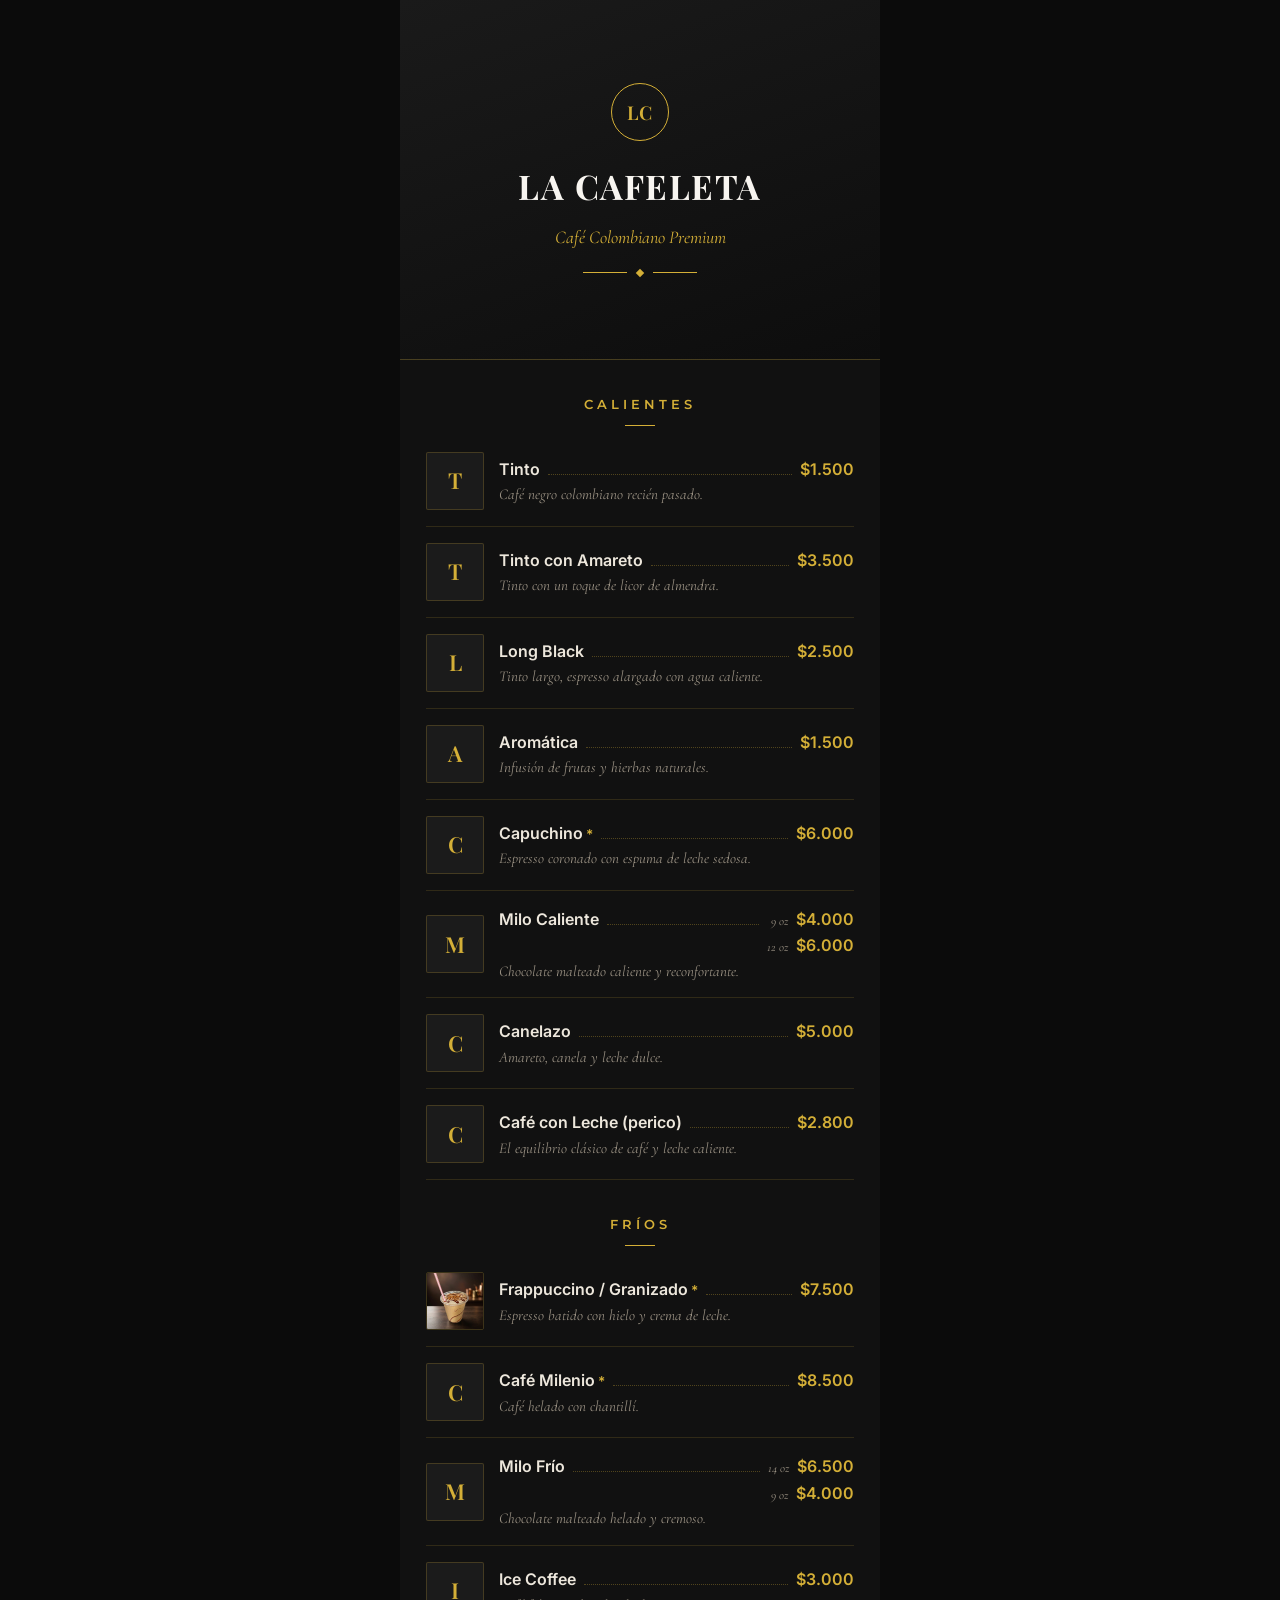
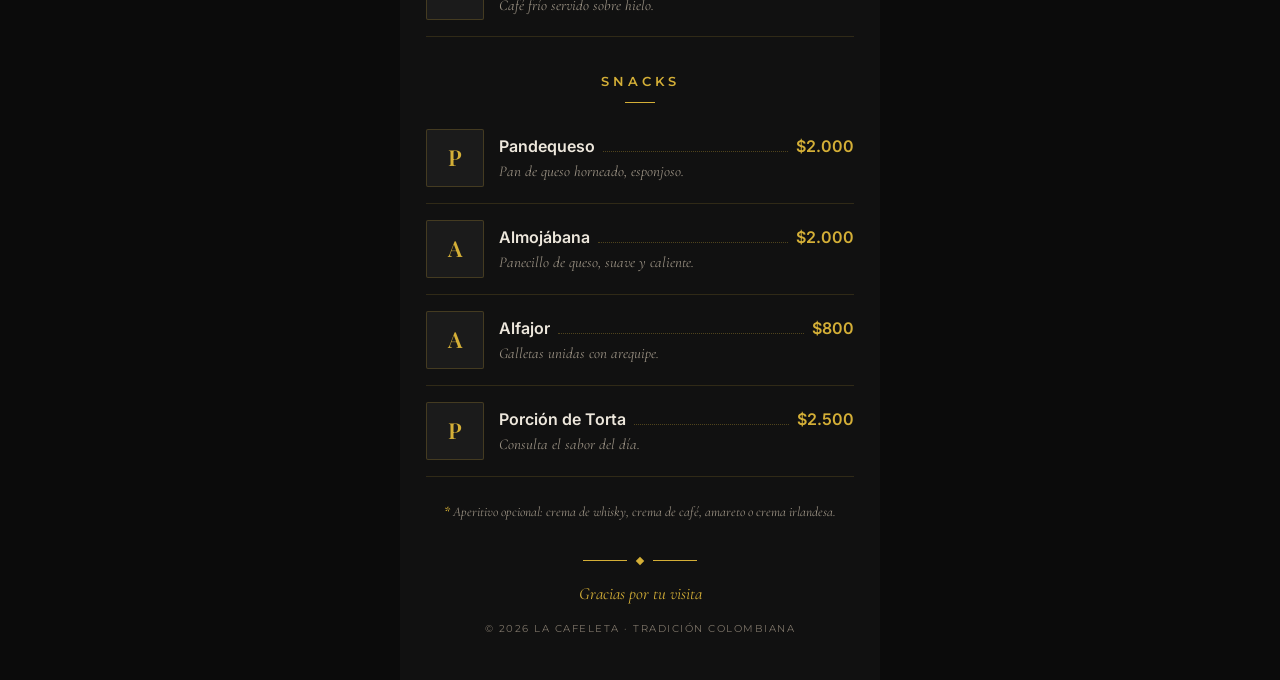
==== commit 16a5f57d: "Actualiza toda la carta de La Cafeleta (3 categorias) Reestructura el menu de una lista plana a tres" ====
--- a/site/index.html
+++ b/site/index.html
@@ -40,12 +40,9 @@
       </div>
     </header>
 
-    <!-- LISTA DE BEBIDAS -->
-    <section class="menu-section">
-      <p class="section-label">BEBIDAS</p>
-      <div class="ornament-short"><span class="line"></span></div>
-      <ul class="drink-list" data-drinks></ul>
-    </section>
+    <!-- MENÚ (secciones inyectadas desde restaurant.js) -->
+    <div class="menu" data-menu></div>
+    <p class="menu-note" data-aperitivo-note hidden></p>
 
     <!-- FOOTER -->
     <footer class="cafe-footer">
--- a/site/css/styles.css
+++ b/site/css/styles.css
@@ -120,6 +120,17 @@
 .drink-price { font-family: var(--font); font-weight: 600; font-size: 16px; color: var(--price); white-space: nowrap; }
 .drink-desc { font-family: var(--serif-it); font-style: italic; font-size: 15px; line-height: 1.3; margin: 3px 0 0; color: var(--desc); }
 
+/* Precios con varios tamaños (ej. Milo 9 oz / 12 oz) */
+.drink-price.multi { display: flex; flex-direction: column; align-items: flex-end; gap: 1px; }
+.drink-price.multi .pl { display: flex; align-items: baseline; gap: 8px; white-space: nowrap; }
+.drink-price.multi .tam { font-family: var(--serif-it); font-style: italic; font-weight: 400; font-size: 12.5px; color: var(--desc); }
+
+/* Marca de aperitivo opcional (*) y su nota al pie */
+.aperitivo-mark { color: var(--gold); font-weight: 600; }
+.drink-name .aperitivo-mark { margin-left: 3px; font-size: 0.85em; }
+.menu-note { text-align: center; font-family: var(--serif-it); font-style: italic; font-size: 13.5px; line-height: 1.4; color: var(--desc); margin: 0; padding: 26px 30px 0; }
+.menu-note[hidden] { display: none; }
+
 /* Pistas de que la foto/nombre son interactivos */
 .drink-name, .thumb { cursor: pointer; }
 .drink-name { transition: color 0.15s ease; }
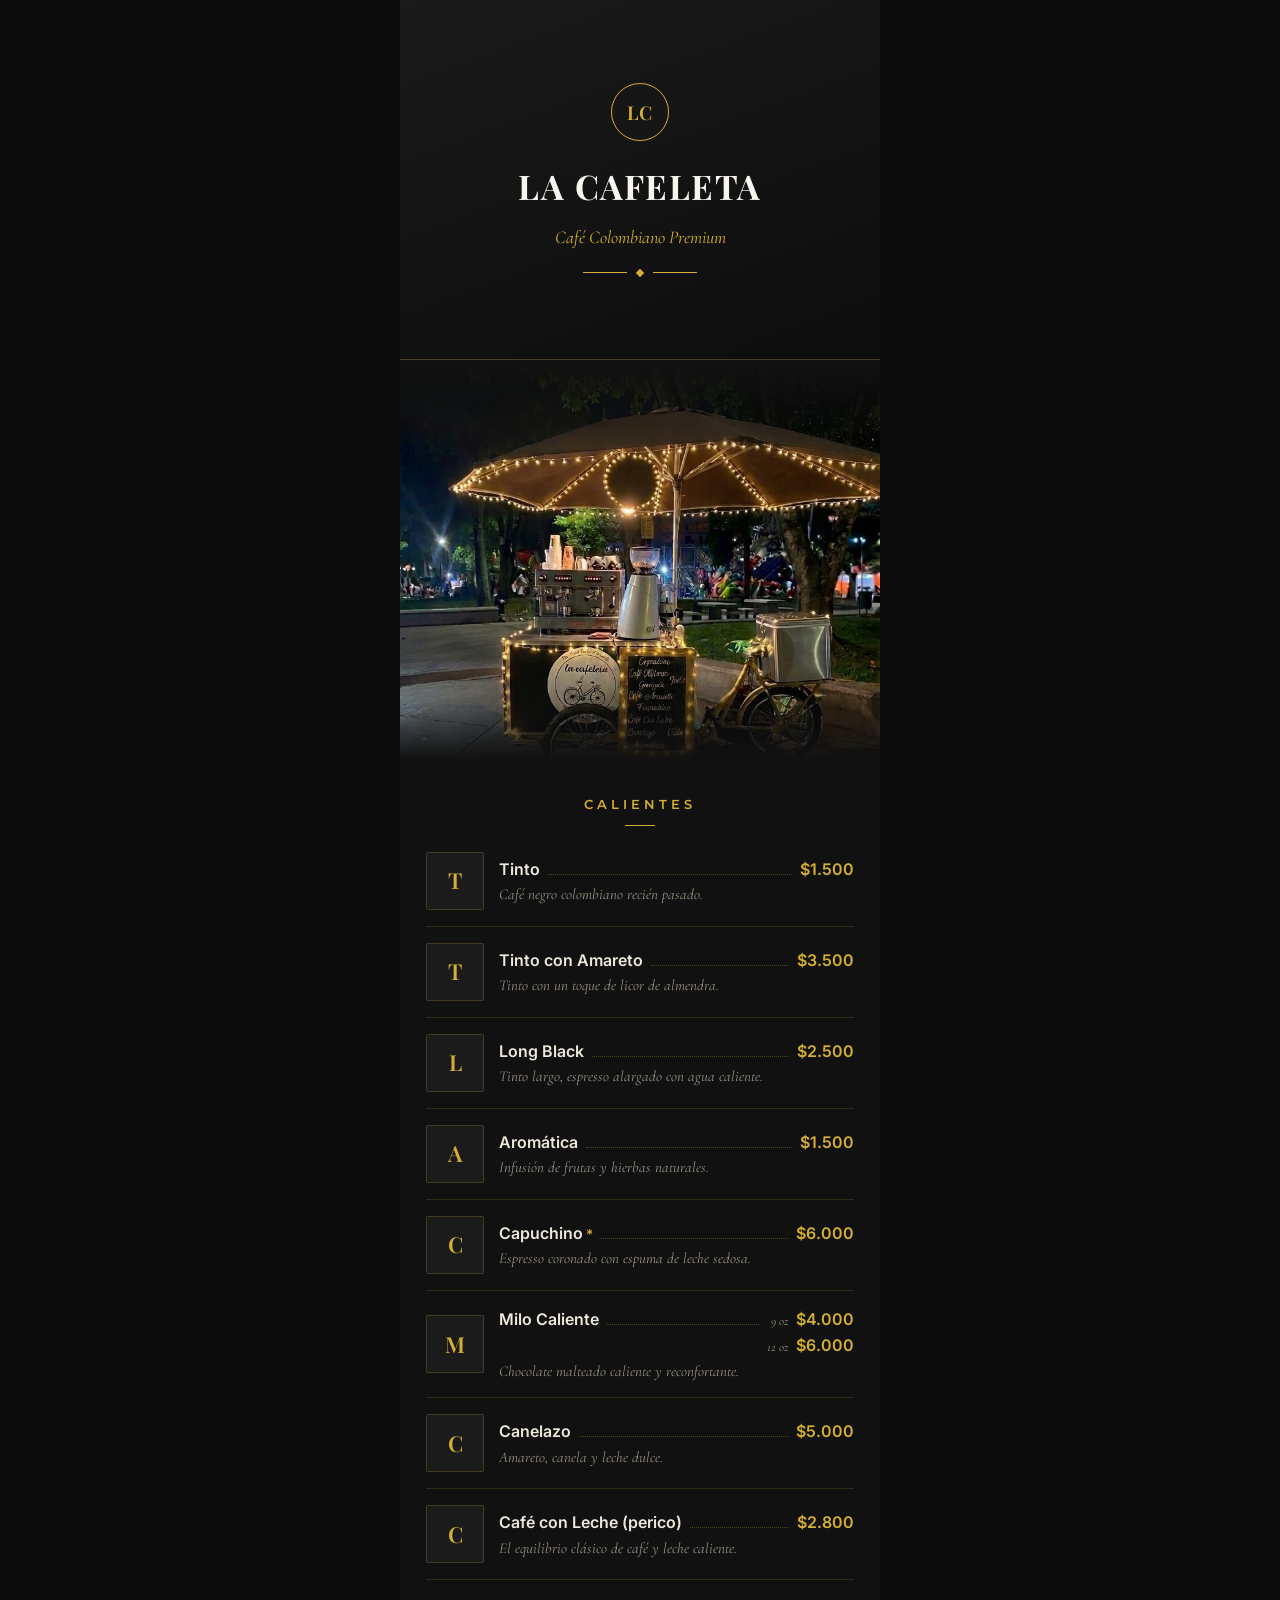
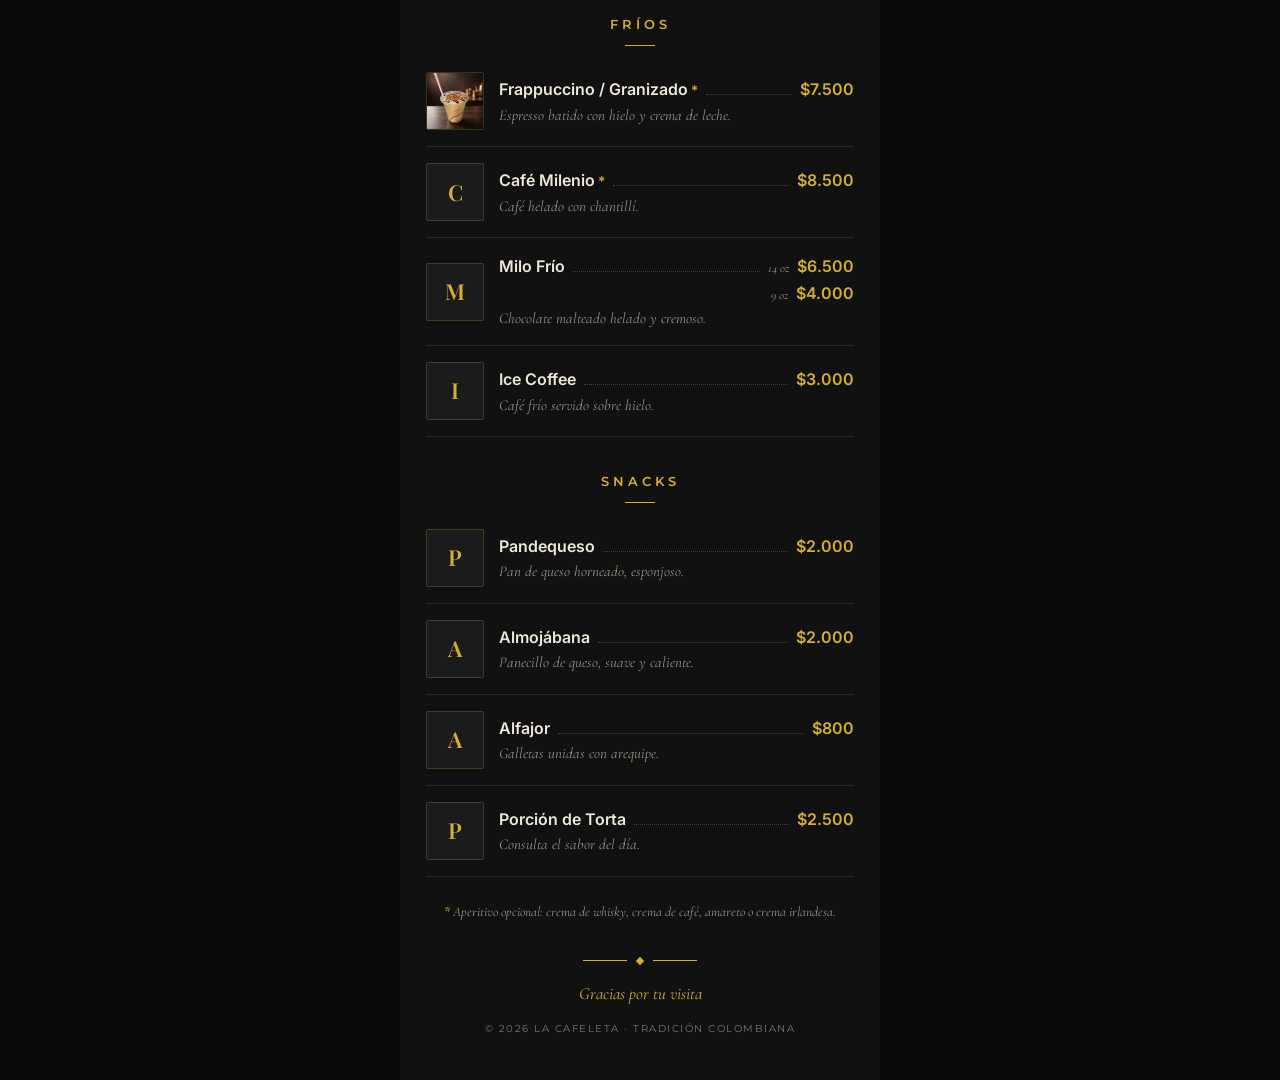
==== commit d530ec6f: "Mueve la foto del carrito a un banner bajo el titulo Antes el titulo quedaba sobre la sombrilla (poc" ====
--- a/site/index.html
+++ b/site/index.html
@@ -40,6 +40,9 @@
       </div>
     </header>
 
+    <!-- FOTO DEL CARRITO (banner, se muestra si brand.heroImg existe) -->
+    <div class="hero-photo" data-hero-photo hidden></div>
+
     <!-- MENÚ (secciones inyectadas desde restaurant.js) -->
     <div class="menu" data-menu></div>
     <p class="menu-note" data-aperitivo-note hidden></p>
--- a/site/css/styles.css
+++ b/site/css/styles.css
@@ -74,6 +74,24 @@
   display: flex; flex-direction: column; align-items: center; justify-content: center;
   text-align: center; padding: 0 28px;
 }
+
+/* Foto del carrito como banner bajo el título (brand.heroImg) */
+.hero-photo {
+  height: 400px;
+  background-size: cover;
+  background-position: center 33%;
+  background-repeat: no-repeat;
+  position: relative;
+}
+.hero-photo[hidden] { display: none; }
+.hero-photo::after {
+  content: ""; position: absolute; inset: 0; pointer-events: none;
+  background: linear-gradient(180deg,
+    var(--shell) 0%,
+    rgba(17, 17, 17, 0) 22%,
+    rgba(17, 17, 17, 0) 78%,
+    var(--shell) 100%);
+}
 .mono {
   width: 58px; height: 58px; border: 1px solid var(--gold); border-radius: 50%;
   display: flex; align-items: center; justify-content: center;
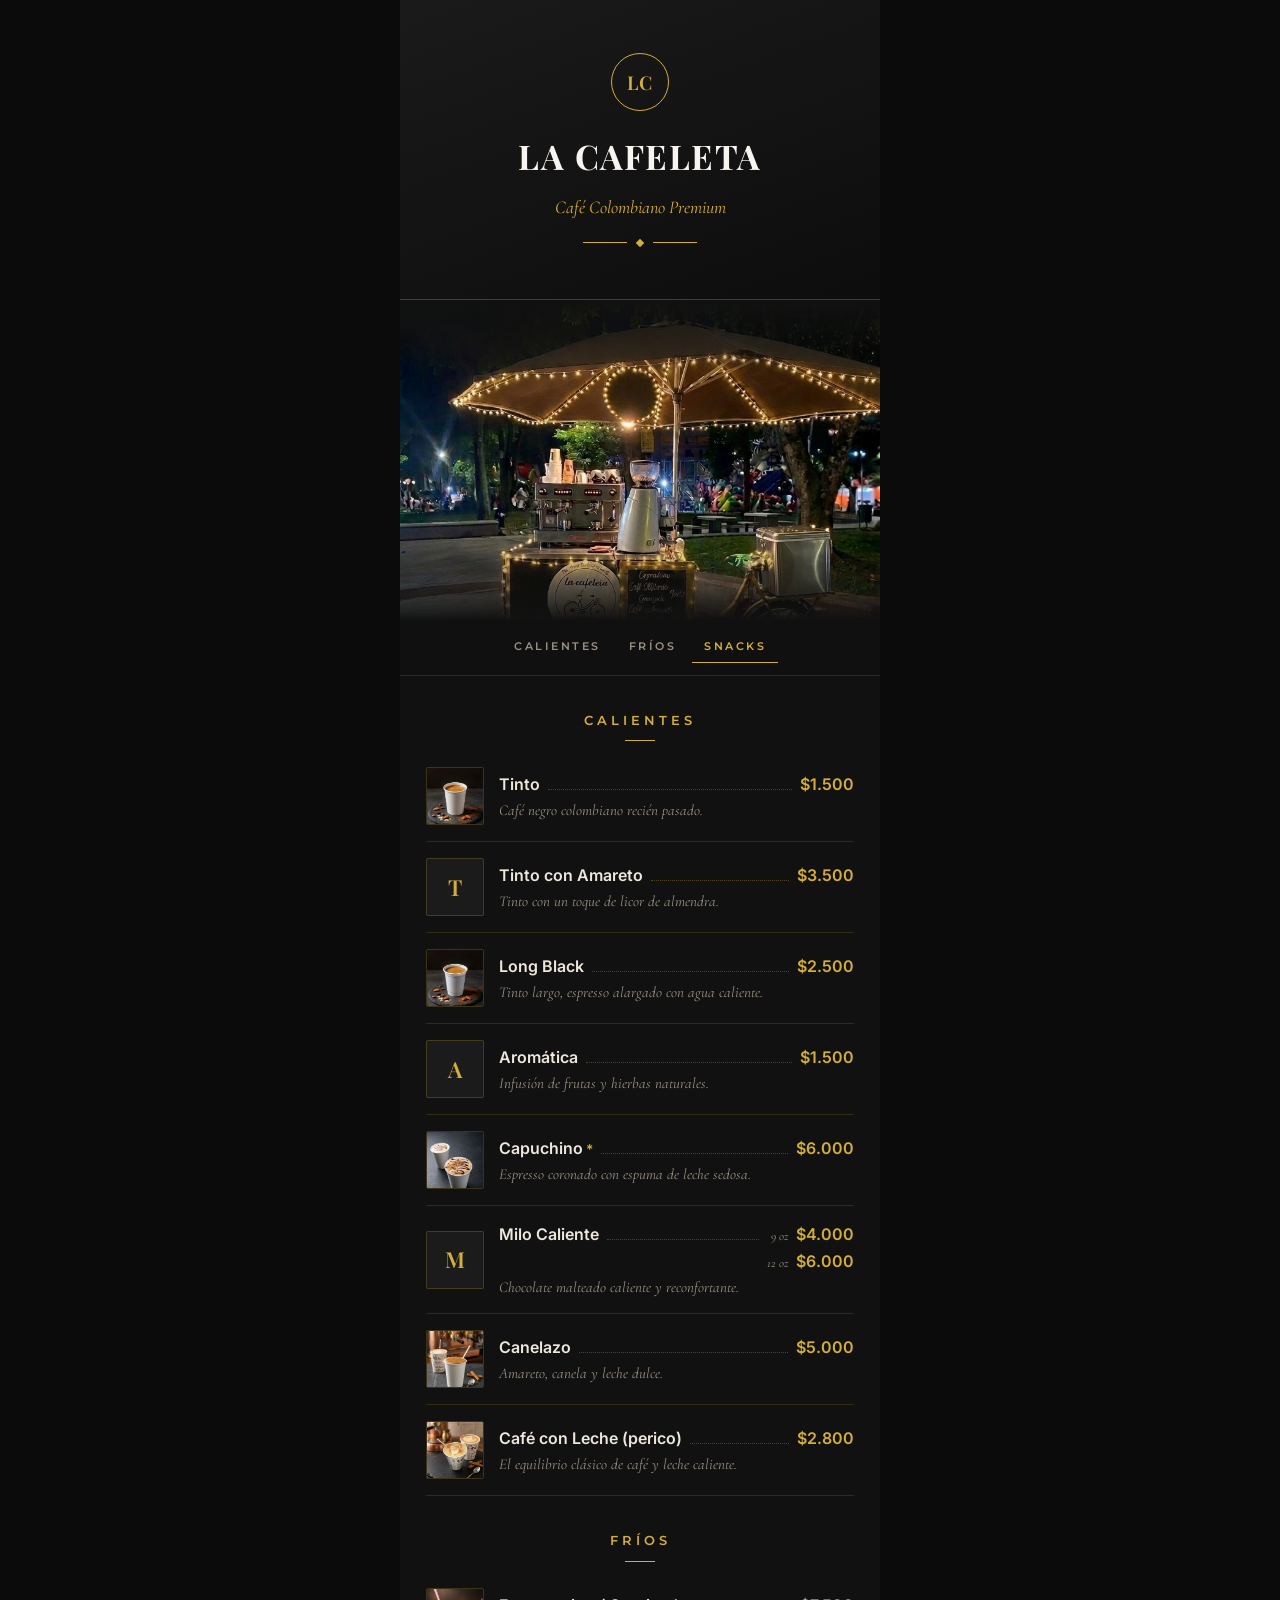
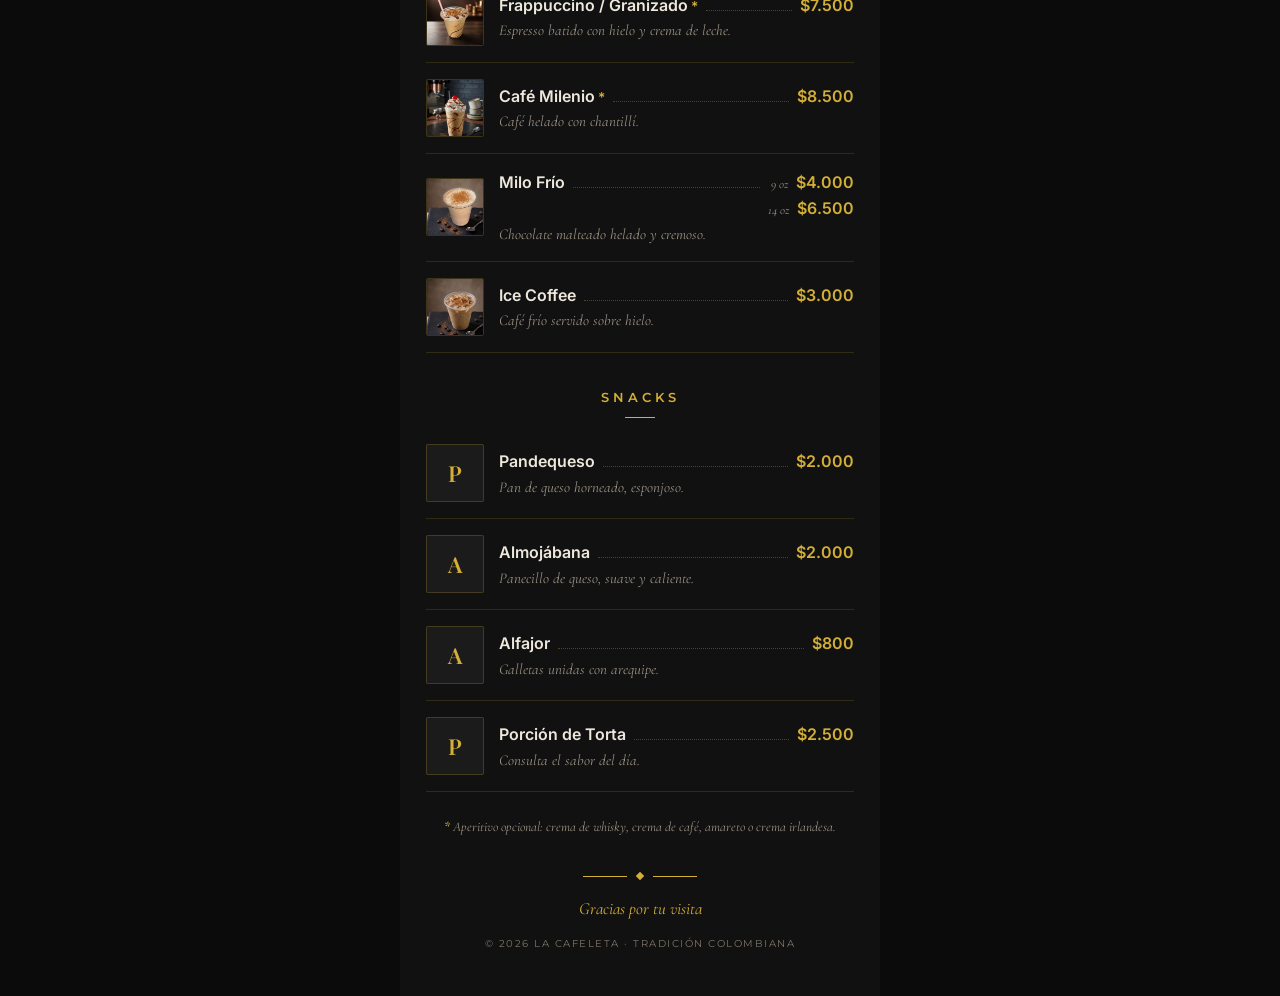
==== commit 7a853e09: "Mejoras de la auditoria: rendimiento, UX y compartibilidad - Comprime todas las fotos a max 800px JP" ====
--- a/site/index.html
+++ b/site/index.html
@@ -6,12 +6,19 @@
   <meta name="theme-color" content="#111111" />
   <title>La Cafeleta — Menú</title>
   <meta name="description" content="Carta de bebidas de La Cafeleta — café colombiano premium. Escanea, lee y disfruta." />
+  <link rel="icon" href="favicon.svg" type="image/svg+xml" />
+  <link rel="apple-touch-icon" href="apple-touch-icon.png" />
 
-  <!-- Open Graph -->
+  <!-- Open Graph (vista previa al compartir el link, ej. WhatsApp) -->
   <meta property="og:type" content="restaurant.menu" />
   <meta property="og:title" content="La Cafeleta — Menú" />
-  <meta property="og:description" content="Café Colombiano Premium." />
+  <meta property="og:description" content="Café Colombiano Premium. Escanea, lee y disfruta." />
   <meta property="og:locale" content="es_CO" />
+  <meta property="og:url" content="https://la-cafeleta-menu.vercel.app/" />
+  <meta property="og:image" content="https://la-cafeleta-menu.vercel.app/img/cafeleta-cart.jpg" />
+  <meta property="og:image:width" content="784" />
+  <meta property="og:image:height" content="1371" />
+  <meta name="twitter:card" content="summary_large_image" />
 
   <!-- Structured data -->
   <script type="application/ld+json">
--- a/site/css/styles.css
+++ b/site/css/styles.css
@@ -52,6 +52,7 @@
   --name: #EDE7DC;  --price: var(--gold);  --desc: #9a9183;
   --dot: rgba(212, 175, 55, 0.32);  --row-border: rgba(212, 175, 55, 0.16);
   --thanks: var(--gold);  --footnote: #7d7468;
+  --nav-bg: rgba(17, 17, 17, 0.92);
 }
 .menu-page.theme-cream {
   --page: #e9e5dd;  --shell: #F8F5F0;
@@ -62,13 +63,14 @@
   --name: #111;  --price: #111;  --desc: #7c756b;
   --dot: rgba(17, 17, 17, 0.28);  --row-border: rgba(17, 17, 17, 0.09);
   --thanks: #6B6B6B;  --footnote: #9A9A9A;
+  --nav-bg: rgba(248, 245, 240, 0.92);
 }
 
 .menu-page { background: var(--page); }
 .shell { max-width: 480px; margin: 0 auto; min-height: 100vh; background: var(--shell); }
 
 /* --- Hero --- */
-.cafe-hero { height: 360px; background: var(--hero-bg); border-bottom: 1px solid var(--hero-border); position: relative; }
+.cafe-hero { height: 300px; background: var(--hero-bg); border-bottom: 1px solid var(--hero-border); position: relative; }
 .cafe-hero-inner {
   position: absolute; inset: 0;
   display: flex; flex-direction: column; align-items: center; justify-content: center;
@@ -77,7 +79,7 @@
 
 /* Foto del carrito como banner bajo el título (brand.heroImg) */
 .hero-photo {
-  height: 400px;
+  height: 320px;
   background-size: cover;
   background-position: center 33%;
   background-repeat: no-repeat;
@@ -114,8 +116,28 @@
 .ornament-short { display: flex; justify-content: center; margin: 10px 0 6px; }
 .ornament-short .line { height: 1px; width: 30px; background: var(--gold); }
 
+/* --- Barra sticky de categorías --- */
+.cat-nav {
+  position: sticky; top: 0; z-index: 30;
+  display: flex; justify-content: center; gap: 4px;
+  padding: 12px 10px;
+  background: var(--nav-bg);
+  -webkit-backdrop-filter: blur(8px); backdrop-filter: blur(8px);
+  border-bottom: 1px solid var(--row-border);
+  overflow-x: auto; scrollbar-width: none;
+}
+.cat-nav::-webkit-scrollbar { display: none; }
+.cat-nav a {
+  flex: none; padding: 6px 12px;
+  font-family: var(--label); font-weight: 600; font-size: 11px;
+  letter-spacing: 2.5px; text-transform: uppercase;
+  color: var(--desc); border-bottom: 1px solid transparent;
+  transition: color 0.15s ease, border-color 0.15s ease;
+}
+.cat-nav a.active, .cat-nav a:hover { color: var(--gold); border-color: var(--gold); }
+
 /* --- Lista de bebidas --- */
-.menu-section { padding: 34px 26px 0; }
+.menu-section { padding: 34px 26px 0; scroll-margin-top: 52px; }
 .section-label {
   font-family: var(--label); font-weight: 600; font-size: 13px; letter-spacing: 4px;
   text-align: center; margin: 0; color: var(--section);
@@ -165,6 +187,7 @@
 }
 .lightbox[hidden] { display: none; }
 .lightbox-card {
+  position: relative;
   width: min(100%, 360px);
   background: var(--shell);
   border: 1px solid var(--row-border);
@@ -174,6 +197,14 @@
   box-shadow: 0 30px 70px -20px rgba(0, 0, 0, 0.7);
   animation: lb-pop 0.22s ease;
 }
+.lightbox-close {
+  position: absolute; top: 24px; right: 24px; z-index: 2;
+  width: 36px; height: 36px; border-radius: 50%;
+  display: flex; align-items: center; justify-content: center;
+  background: rgba(0, 0, 0, 0.55); color: #fff;
+  border: 1px solid rgba(255, 255, 255, 0.25);
+  font-size: 22px; line-height: 1; cursor: pointer; padding: 0;
+}
 @keyframes lb-pop { from { opacity: 0; transform: translateY(8px) scale(0.97); } to { opacity: 1; transform: none; } }
 .lightbox-media { display: flex; justify-content: center; }
 .lightbox-media img { max-width: 100%; max-height: 62vh; width: auto; height: auto; border-radius: 8px; display: block; }
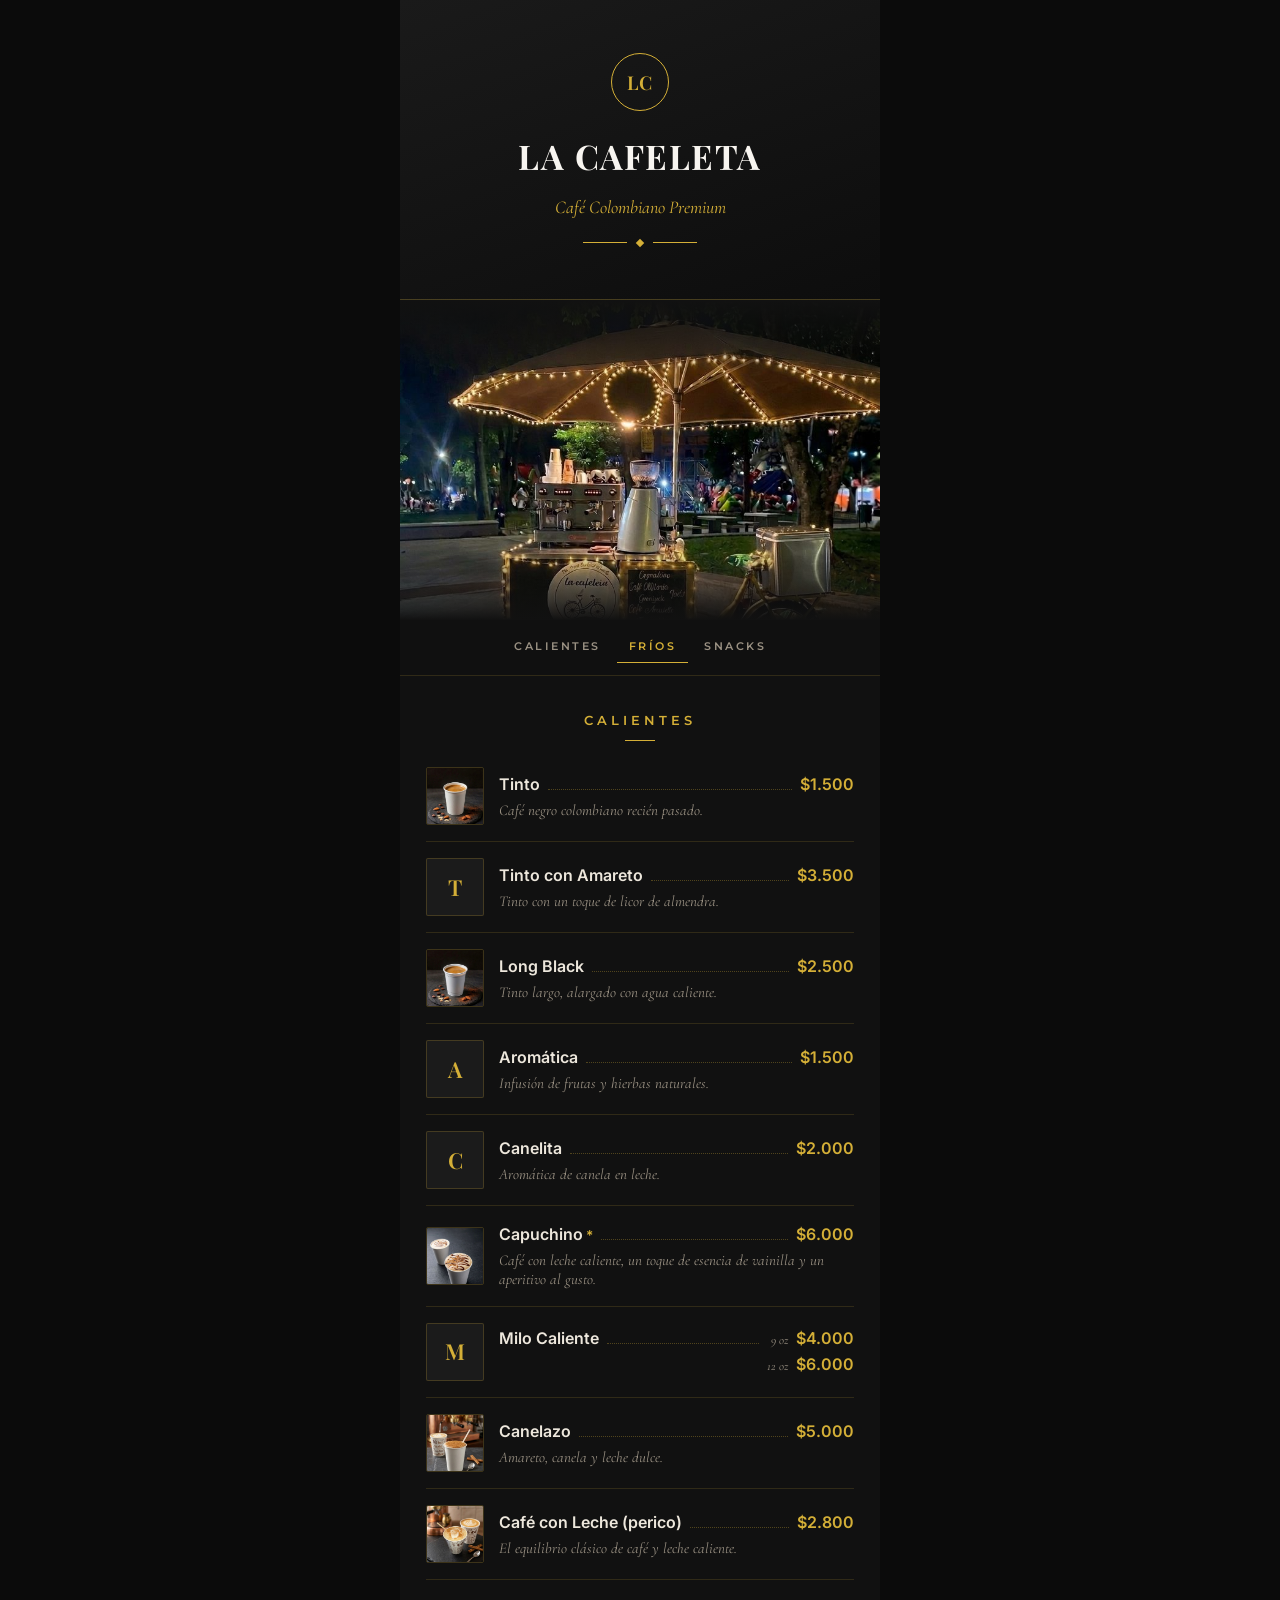
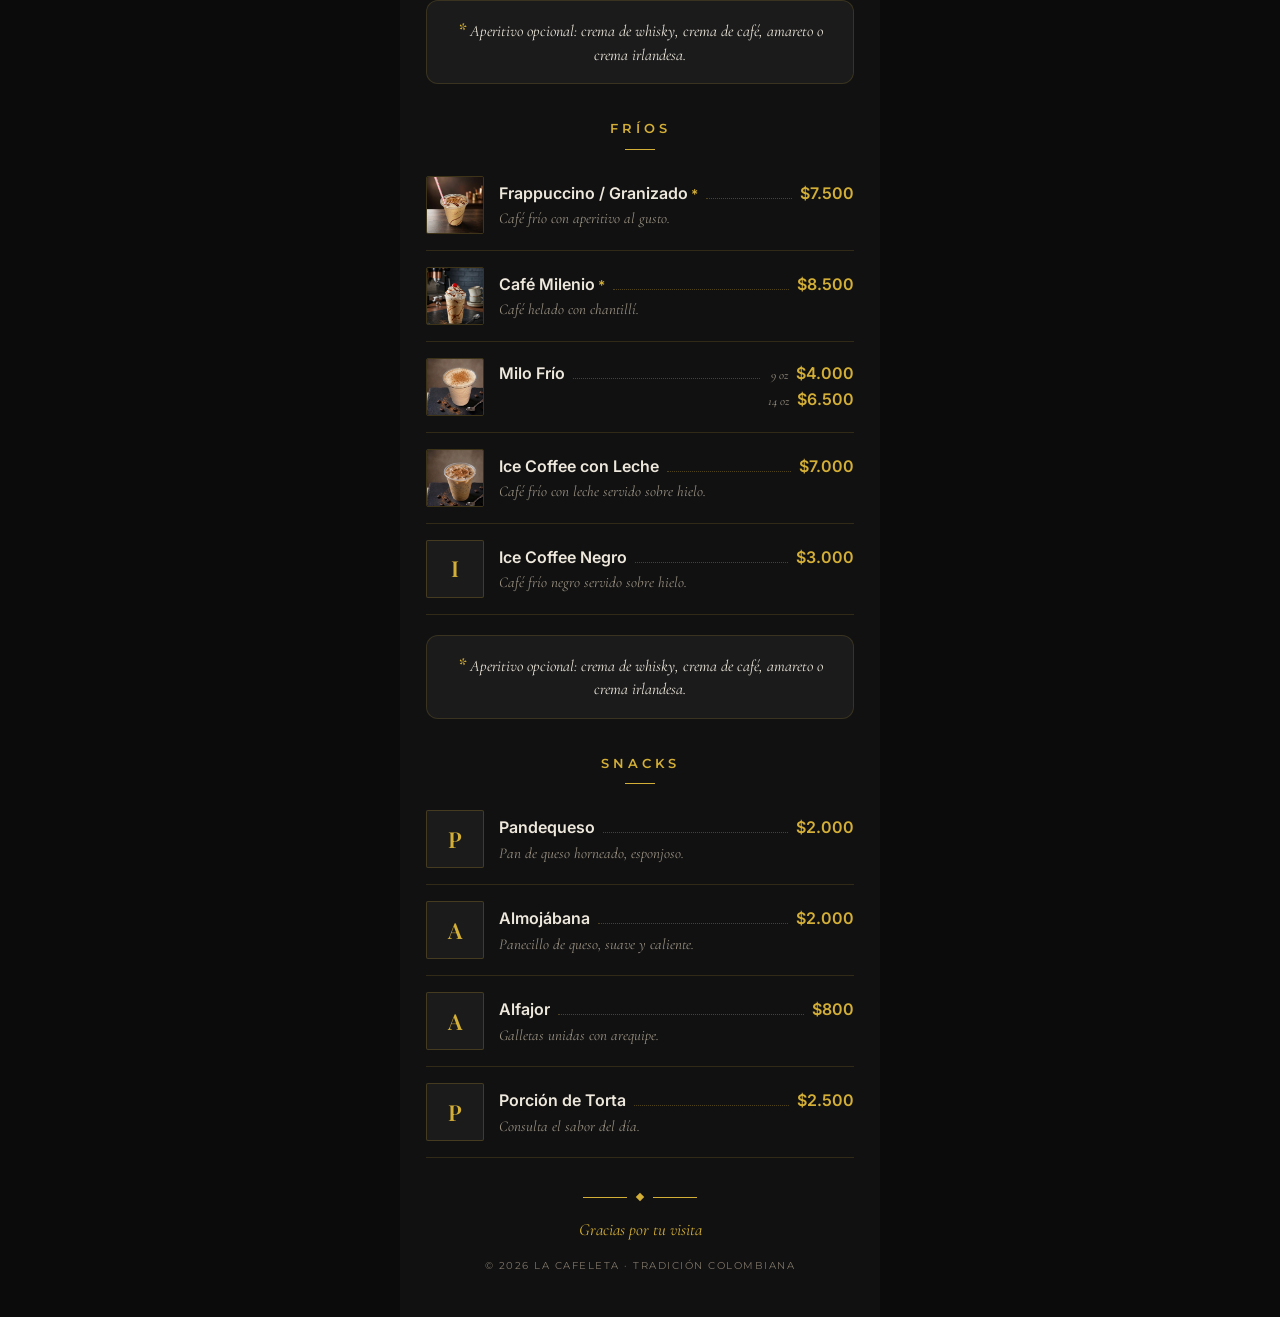
==== commit 5e382044: "Agrega Canelita, divide Ice Coffee y destaca notas de aperitivo - Calientes: nueva bebida Canelita (" ====
--- a/site/index.html
+++ b/site/index.html
@@ -52,7 +52,6 @@
 
     <!-- MENÚ (secciones inyectadas desde restaurant.js) -->
     <div class="menu" data-menu></div>
-    <p class="menu-note" data-aperitivo-note hidden></p>
 
     <!-- FOOTER -->
     <footer class="cafe-footer">
--- a/site/css/styles.css
+++ b/site/css/styles.css
@@ -165,11 +165,19 @@
 .drink-price.multi .pl { display: flex; align-items: baseline; gap: 8px; white-space: nowrap; }
 .drink-price.multi .tam { font-family: var(--serif-it); font-style: italic; font-weight: 400; font-size: 12.5px; color: var(--desc); }
 
-/* Marca de aperitivo opcional (*) y su nota al pie */
+/* Marca de aperitivo opcional (*) y su nota al final de cada sección */
 .aperitivo-mark { color: var(--gold); font-weight: 600; }
 .drink-name .aperitivo-mark { margin-left: 3px; font-size: 0.85em; }
-.menu-note { text-align: center; font-family: var(--serif-it); font-style: italic; font-size: 13.5px; line-height: 1.4; color: var(--desc); margin: 0; padding: 26px 30px 0; }
-.menu-note[hidden] { display: none; }
+.aperitivo-note {
+  text-align: center;
+  font-family: var(--serif-it); font-style: italic;
+  font-size: 16px; line-height: 1.45;
+  color: var(--name); margin: 20px 0 0;
+  padding: 16px 18px;
+  border: 1px solid var(--row-border); border-radius: 12px;
+  background: var(--thumb-bg);
+}
+.aperitivo-note .aperitivo-mark { font-size: 1.15em; }
 
 /* Pistas de que la foto/nombre son interactivos */
 .drink-name, .thumb { cursor: pointer; }
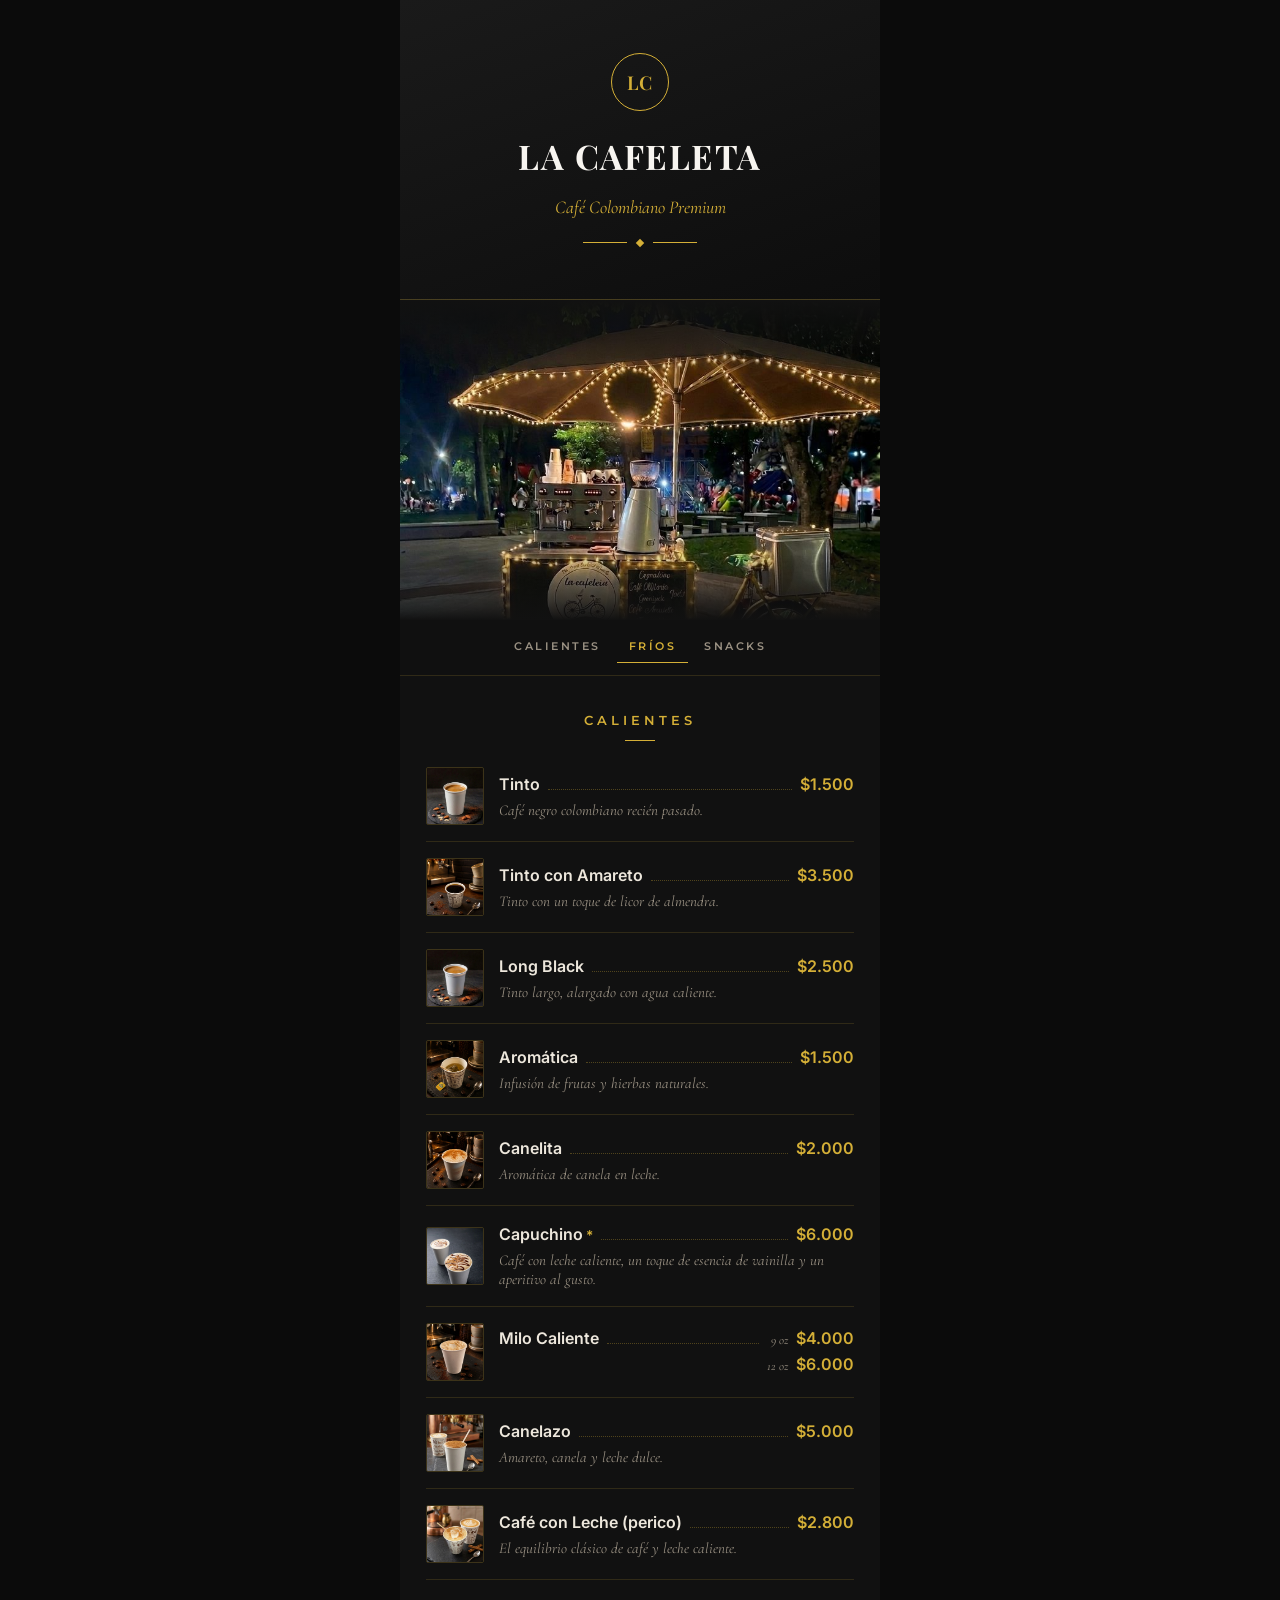
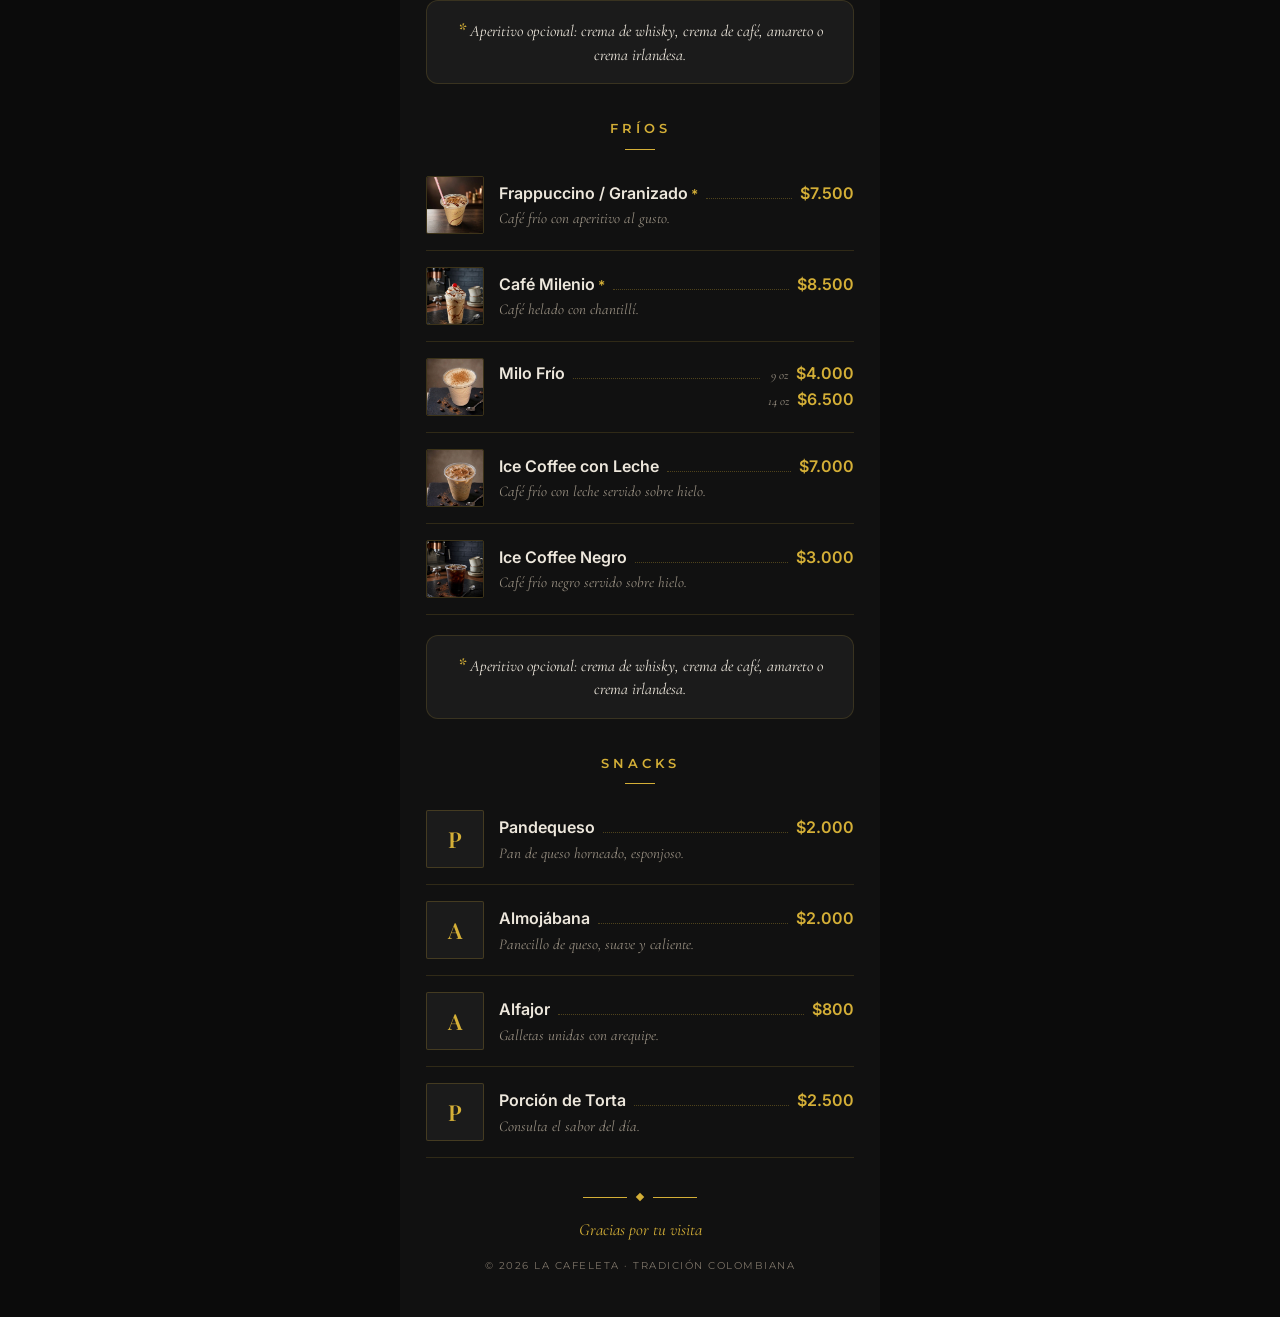
==== commit f4ec66c0: "Cambia el dominio del menu a lacafeleta.com Ahora que lacafeleta.com esta conectado y validado en Ve" ====
--- a/site/index.html
+++ b/site/index.html
@@ -14,8 +14,8 @@
   <meta property="og:title" content="La Cafeleta — Menú" />
   <meta property="og:description" content="Café Colombiano Premium. Escanea, lee y disfruta." />
   <meta property="og:locale" content="es_CO" />
-  <meta property="og:url" content="https://la-cafeleta-menu.vercel.app/" />
-  <meta property="og:image" content="https://la-cafeleta-menu.vercel.app/img/cafeleta-cart.jpg" />
+  <meta property="og:url" content="https://lacafeleta.com/" />
+  <meta property="og:image" content="https://lacafeleta.com/img/cafeleta-cart.jpg" />
   <meta property="og:image:width" content="784" />
   <meta property="og:image:height" content="1371" />
   <meta name="twitter:card" content="summary_large_image" />
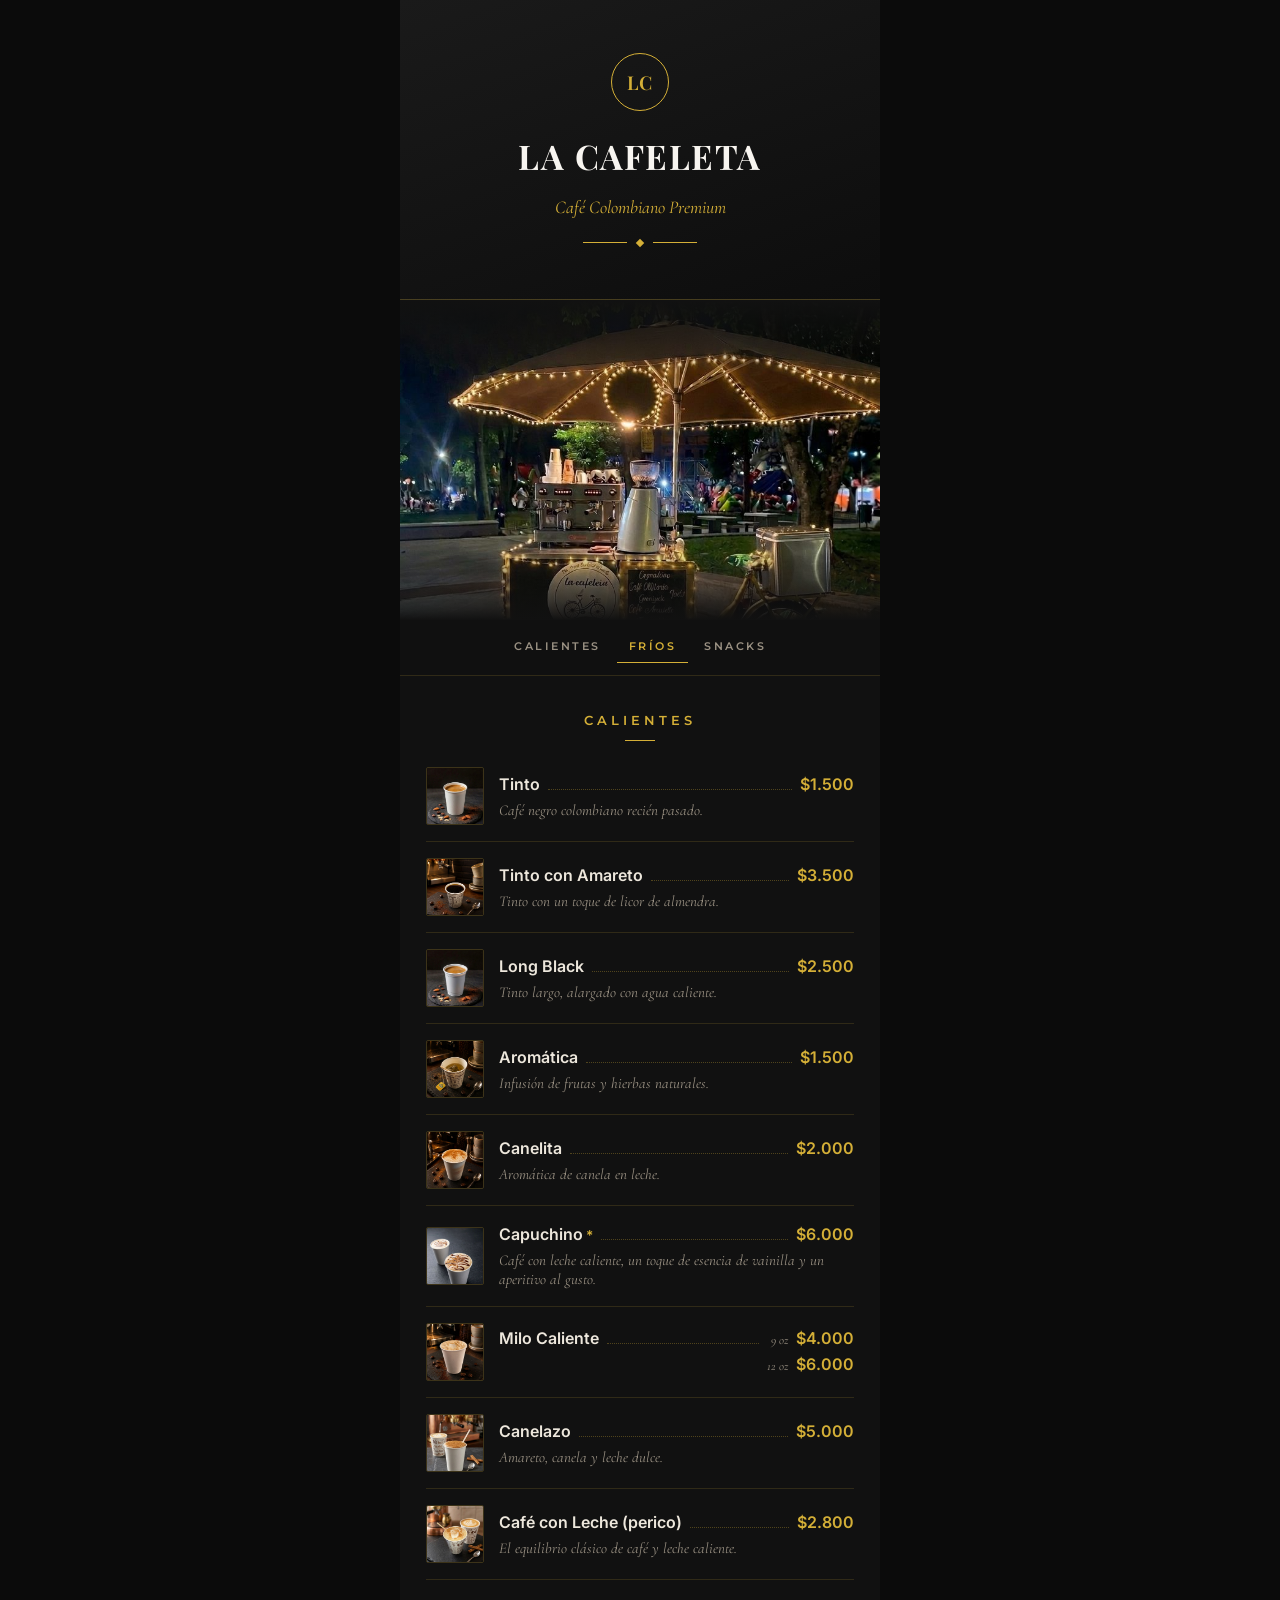
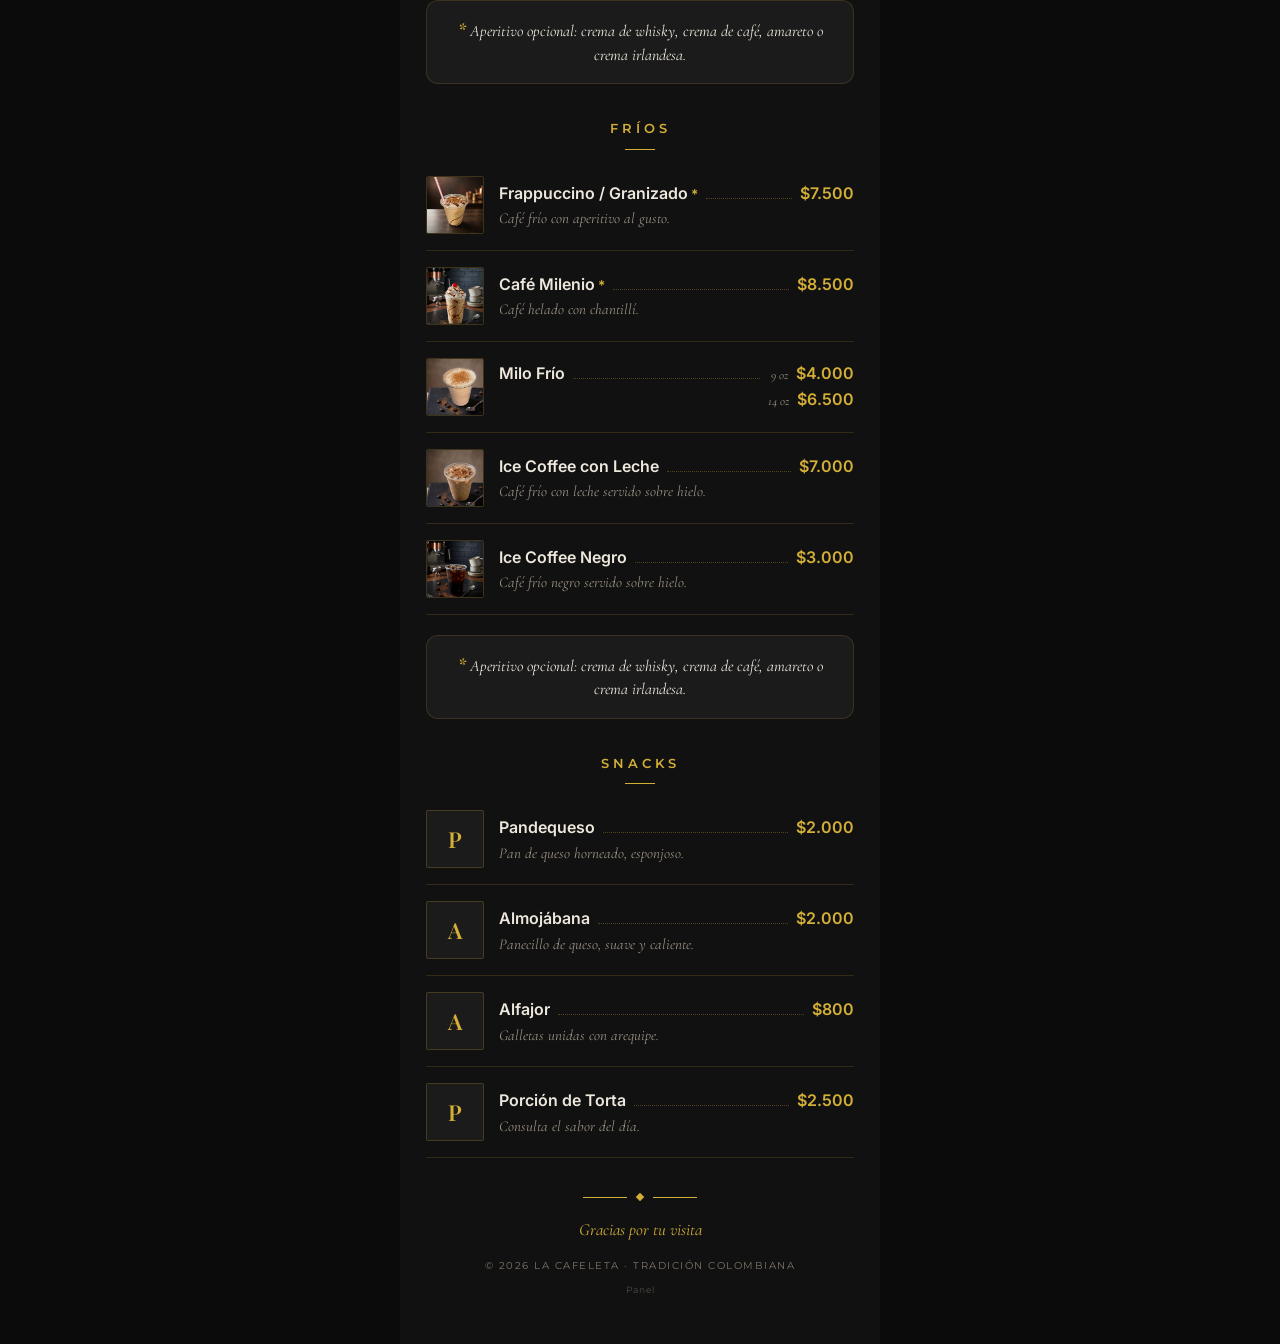
==== commit 920208e3: "Agrega navegacion consistente entre Menu, Codigo QR y Carta imprimir - admin.html y carta-imprimir.h" ====
--- a/site/index.html
+++ b/site/index.html
@@ -60,6 +60,7 @@
       </div>
       <p class="thanks" data-thanks>Gracias por tu visita</p>
       <p class="footnote" data-footnote>© 2026 LA CAFELETA · TRADICIÓN COLOMBIANA</p>
+      <a class="panel-link" href="admin.html">Panel</a>
     </footer>
 
   </main>
--- a/site/css/styles.css
+++ b/site/css/styles.css
@@ -231,6 +231,8 @@
 .cafe-footer .ornament { margin-bottom: 16px; margin-top: 0; }
 .thanks { font-family: var(--serif-it); font-style: italic; font-size: 17px; margin: 0; color: var(--thanks); }
 .footnote { font-family: var(--label); font-size: 9.5px; letter-spacing: 1.5px; margin: 14px 0 0; color: var(--footnote); }
+.panel-link { display: inline-block; font-family: var(--label); font-size: 9px; letter-spacing: 1px; margin-top: 10px; color: var(--footnote); opacity: 0.6; }
+.panel-link:hover { opacity: 1; }
 
 /* =============================================================================
  *  CLASES COMPARTIDAS  —  usadas por la página del QR (admin.html)
@@ -246,6 +248,16 @@
   font-family: var(--serif); font-weight: 600; font-size: 14px; color: var(--gold);
 }
 
+/* Pestañas de navegación entre las páginas del panel (QR / Carta / Menú) */
+.panel-tabs { display: flex; gap: 4px; }
+.panel-tab {
+  font-family: var(--label); font-weight: 600; font-size: 13px; letter-spacing: 0.3px;
+  padding: 9px 16px; border-radius: 999px; color: var(--muted);
+  border: 1px solid transparent; transition: background 0.15s ease, color 0.15s ease;
+}
+.panel-tab:hover { color: var(--texto); }
+.panel-tab.active { background: var(--acento); color: #111; }
+
 .eyebrow { font-family: var(--label); font-size: 0.72rem; letter-spacing: 0.28em; text-transform: uppercase; color: var(--acento); font-weight: 600; }
 .section-title { font-family: var(--serif); font-size: clamp(1.8rem, 5vw, 2.6rem); line-height: 1.1; margin: 10px 0 14px; font-weight: 700; color: var(--texto); }
 .section-sub { color: var(--muted); max-width: 52ch; }
